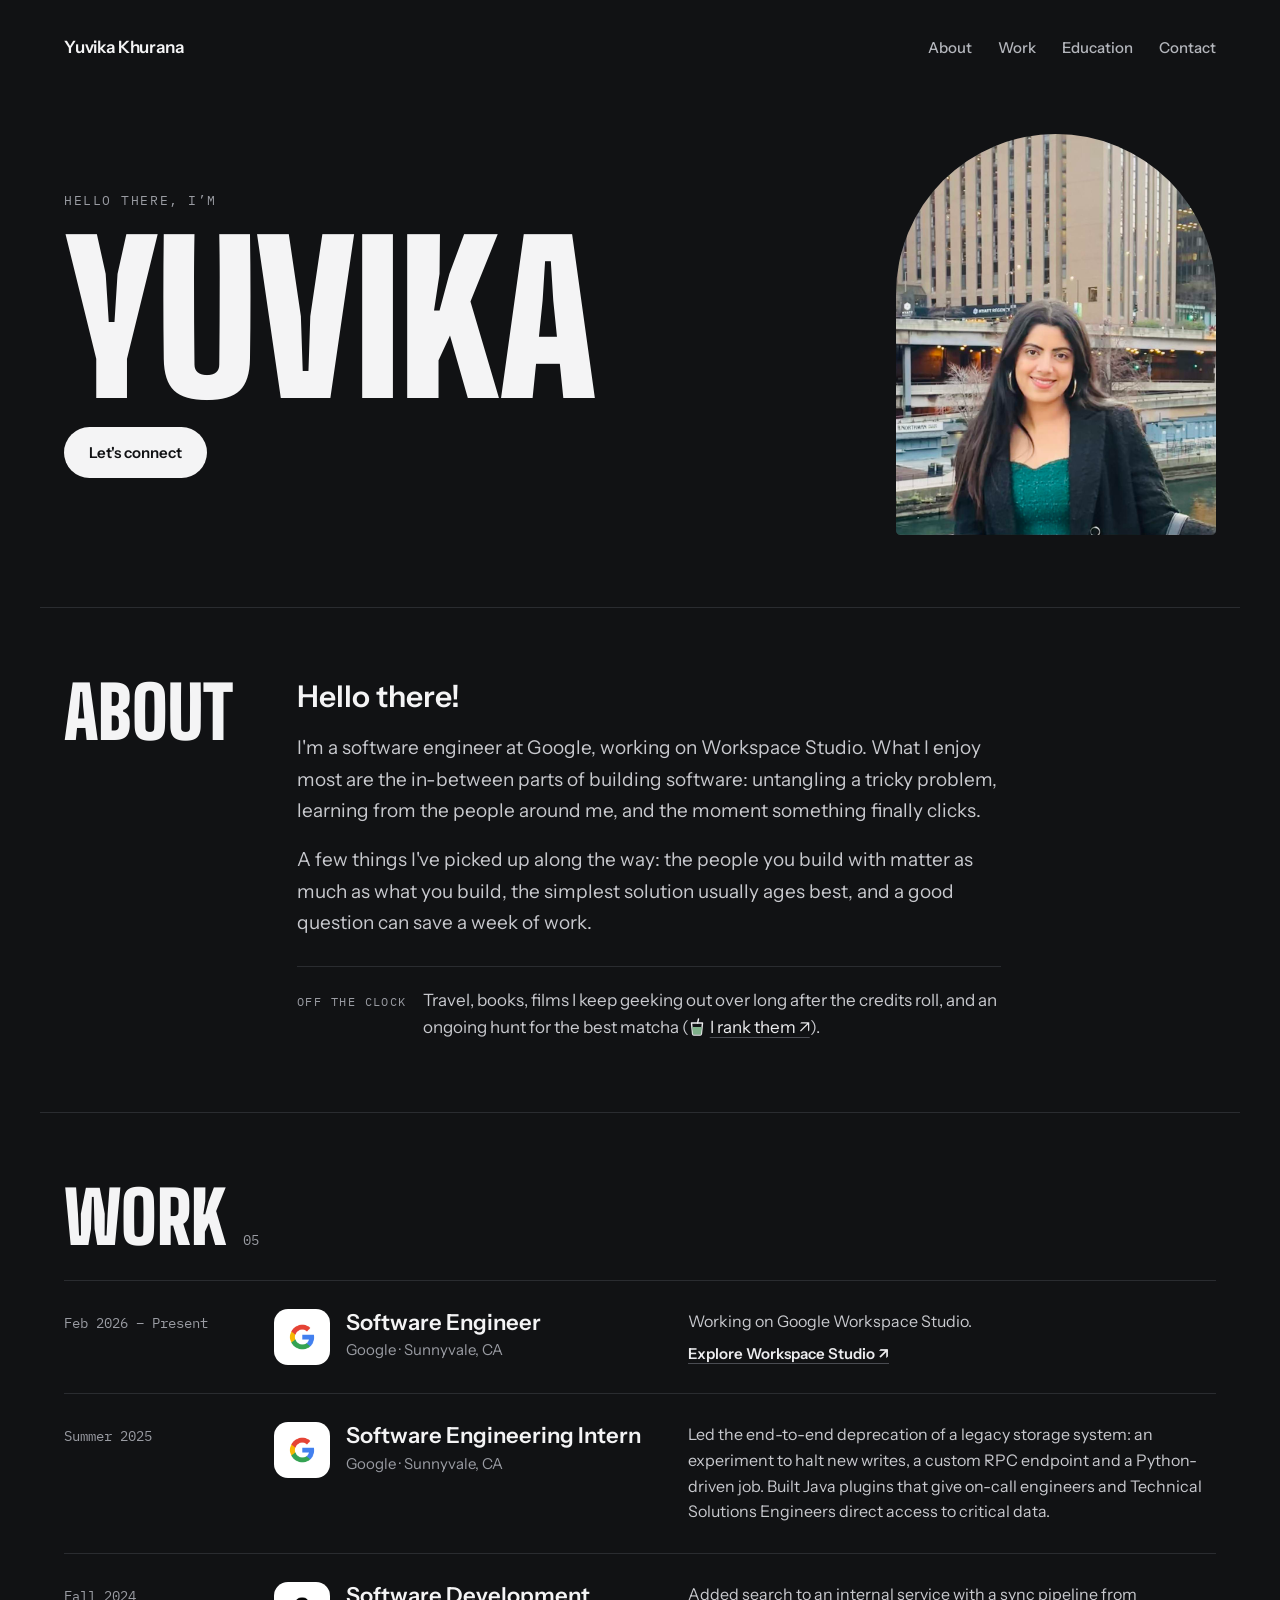
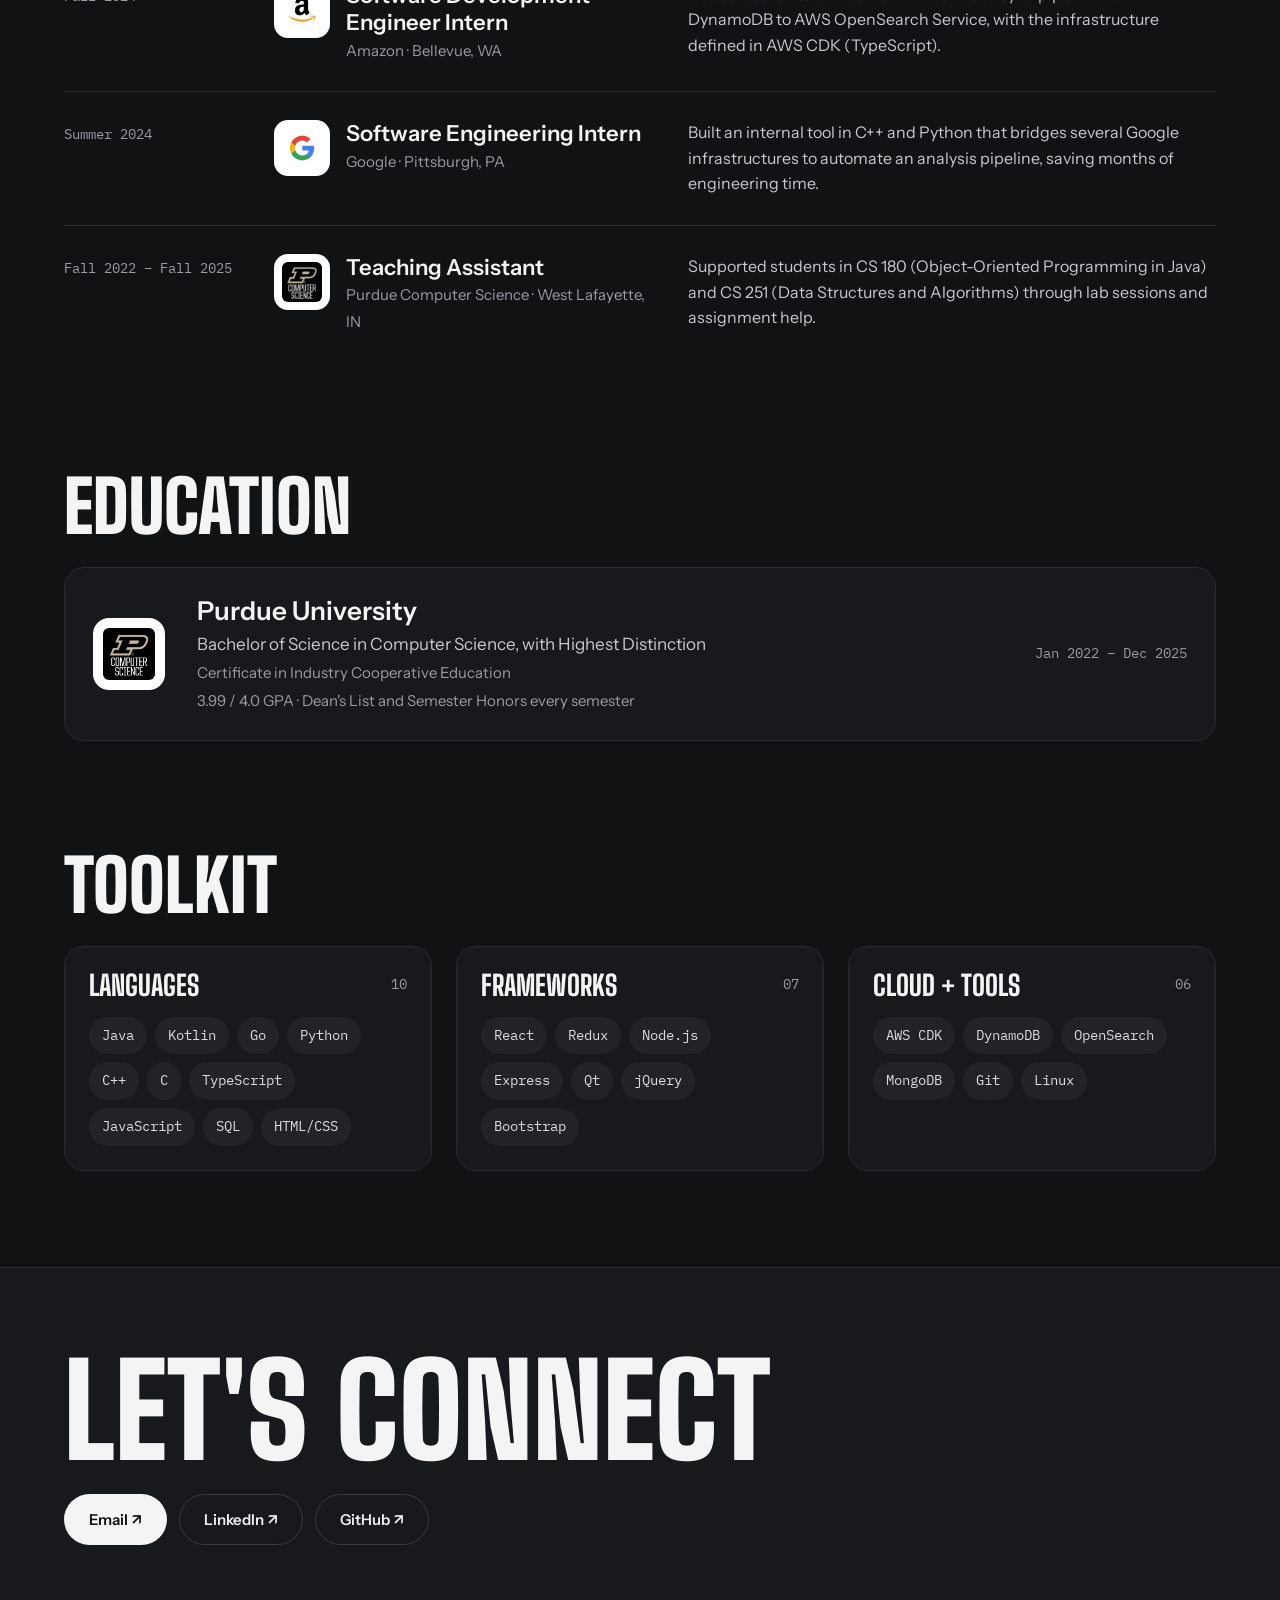
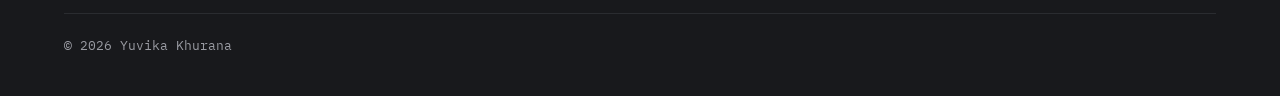
==== index.html @ 8ec6e718 "Redesign portfolio: dark minimal layout, current role, matcha guide page Co-Authored-By: Claude Opus" ====
<!doctype html>
<html lang="en">
<head>
  <meta charset="utf-8">
  <meta name="viewport" content="width=device-width, initial-scale=1">
  <title>Yuvika Khurana</title>
  <meta name="description" content="Yuvika Khurana, software engineer at Google working on Workspace Studio.">
  <meta name="theme-color" content="#111214">
  <link rel="preconnect" href="https://fonts.googleapis.com">
  <link rel="preconnect" href="https://fonts.gstatic.com" crossorigin>
  <link rel="stylesheet" href="https://fonts.googleapis.com/css2?family=Big+Shoulders+Display:wght@800;900&family=Instrument+Sans:wght@400;500;600&family=IBM+Plex+Mono:wght@400;500&display=swap">
  <link rel="stylesheet" href="assets/css/styles.css">
</head>
<body>

  <header class="site-header">
    <a class="wordmark" href="#top">Yuvika Khurana</a>
    <nav aria-label="Main">
      <a href="#about">About</a>
      <a href="#work">Work</a>
      <a href="#education">Education</a>
      <a href="#contact">Contact</a>
    </nav>
  </header>

  <main>
    <section id="top" class="hero">
      <div class="hero-text">
        <span class="eyebrow">Hello there, I&rsquo;m</span>
        <h1>Yuvika</h1>
        <a class="btn btn-solid" href="#contact">Let's connect</a>
      </div>
      <img class="hero-photo" src="assets/img/IMG_1227.jpg" alt="Yuvika smiling by the Chicago River" width="1172" height="1367">
    </section>

    <section id="about" class="section about">
      <h2>About</h2>
      <div class="about-body">
        <p class="about-hello">Hello there!</p>
        <p>I'm a software engineer at Google, working on Workspace Studio. What I enjoy most are the in-between parts of building software: untangling a tricky problem, learning from the people around me, and the moment something finally clicks.</p>
        <p>A few things I've picked up along the way: the people you build with matter as much as what you build, the simplest solution usually ages best, and a good question can save a week of work.</p>
        <div class="otc">
          <span class="label">Off the clock</span>
          <p>Travel, books, films I keep geeking out over long after the credits roll, and an ongoing hunt for the best matcha (<a class="matcha-link" href="matcha/"><svg width="16" height="18" viewBox="0 0 16 18" aria-hidden="true"><path d="M9.5 1 L8.6 5" stroke="currentColor" stroke-width="1.4" stroke-linecap="round" fill="none"/><path d="M2.5 5 H13.5 L12.4 16 A1.2 1.2 0 0 1 11.2 17 H4.8 A1.2 1.2 0 0 1 3.6 16 Z" stroke="currentColor" stroke-width="1.4" stroke-linejoin="round" fill="none"/><path d="M3.2 9 H12.8 L12.1 16 A0.6 0.6 0 0 1 11.5 16.4 H4.5 A0.6 0.6 0 0 1 3.9 16 Z" fill="#7FB08A"/></svg>I rank them ↗</a>).</p>
        </div>
      </div>
    </section>

    <section id="work" class="section">
      <div class="section-head">
        <h2>Work</h2>
        <span class="count">05</span>
      </div>
      <div class="jobs">
        <article class="job">
          <span class="when">Feb 2026 – Present</span>
          <div class="role">
            <img class="logo" src="assets/img/Google_Icons-09-512.webp" alt="Google logo" width="56" height="56">
            <div>
              <h3>Software Engineer</h3>
              <span class="org">Google · Sunnyvale, CA</span>
            </div>
          </div>
          <div class="what">
            <p>Working on Google Workspace Studio.</p>
            <a href="https://workspace.google.com/studio" target="_blank" rel="noopener">Explore Workspace Studio ↗</a>
          </div>
        </article>
        <article class="job">
          <span class="when">Summer 2025</span>
          <div class="role">
            <img class="logo" src="assets/img/Google_Icons-09-512.webp" alt="Google logo" width="56" height="56">
            <div>
              <h3>Software Engineering Intern</h3>
              <span class="org">Google · Sunnyvale, CA</span>
            </div>
          </div>
          <div class="what">
            <p>Led the end-to-end deprecation of a legacy storage system: an experiment to halt new writes, a custom RPC endpoint and a Python-driven job. Built Java plugins that give on-call engineers and Technical Solutions Engineers direct access to critical data.</p>
          </div>
        </article>
        <article class="job">
          <span class="when">Fall 2024</span>
          <div class="role">
            <img class="logo" src="assets/img/amazon_logo_history_5.jpg" alt="Amazon logo" width="56" height="56">
            <div>
              <h3>Software Development Engineer Intern</h3>
              <span class="org">Amazon · Bellevue, WA</span>
            </div>
          </div>
          <div class="what">
            <p>Added search to an internal service with a sync pipeline from DynamoDB to AWS OpenSearch Service, with the infrastructure defined in AWS CDK (TypeScript).</p>
          </div>
        </article>
        <article class="job">
          <span class="when">Summer 2024</span>
          <div class="role">
            <img class="logo" src="assets/img/Google_Icons-09-512.webp" alt="Google logo" width="56" height="56">
            <div>
              <h3>Software Engineering Intern</h3>
              <span class="org">Google · Pittsburgh, PA</span>
            </div>
          </div>
          <div class="what">
            <p>Built an internal tool in C++ and Python that bridges several Google infrastructures to automate an analysis pipeline, saving months of engineering time.</p>
          </div>
        </article>
        <article class="job">
          <span class="when">Fall 2022 – Fall 2025</span>
          <div class="role">
            <img class="logo" src="assets/img/purduecs_logo.jpeg" alt="Purdue Computer Science logo" width="56" height="56">
            <div>
              <h3>Teaching Assistant</h3>
              <span class="org">Purdue Computer Science · West Lafayette, IN</span>
            </div>
          </div>
          <div class="what">
            <p>Supported students in CS 180 (Object-Oriented Programming in Java) and CS 251 (Data Structures and Algorithms) through lab sessions and assignment help.</p>
          </div>
        </article>
      </div>
    </section>

    <section id="education" class="section">
      <h2>Education</h2>
      <article class="card edu">
        <img class="logo logo-lg" src="assets/img/purduecs_logo.jpeg" alt="Purdue Computer Science logo" width="72" height="72">
        <div class="edu-body">
          <h3>Purdue University</h3>
          <span class="degree">Bachelor of Science in Computer Science, with Highest Distinction</span>
          <span class="muted">Certificate in Industry Cooperative Education</span>
          <span class="muted">3.99 / 4.0 GPA · Dean's List and Semester Honors every semester</span>
        </div>
        <span class="when">Jan 2022 – Dec 2025</span>
      </article>
    </section>

    <section class="section toolkit" aria-labelledby="toolkit">
      <h2 id="toolkit">Toolkit</h2>
      <div class="tool-grid">
        <div class="card tool-card">
          <div class="tool-head"><span class="tool-title">Languages</span><span class="count">10</span></div>
          <ul class="pills">
            <li>Java</li><li>Kotlin</li><li>Go</li><li>Python</li><li>C++</li><li>C</li><li>TypeScript</li><li>JavaScript</li><li>SQL</li><li>HTML/CSS</li>
          </ul>
        </div>
        <div class="card tool-card">
          <div class="tool-head"><span class="tool-title">Frameworks</span><span class="count">07</span></div>
          <ul class="pills">
            <li>React</li><li>Redux</li><li>Node.js</li><li>Express</li><li>Qt</li><li>jQuery</li><li>Bootstrap</li>
          </ul>
        </div>
        <div class="card tool-card">
          <div class="tool-head"><span class="tool-title">Cloud + Tools</span><span class="count">06</span></div>
          <ul class="pills">
            <li>AWS CDK</li><li>DynamoDB</li><li>OpenSearch</li><li>MongoDB</li><li>Git</li><li>Linux</li>
          </ul>
        </div>
      </div>
    </section>
  </main>

  <footer id="contact" class="contact">
    <div class="contact-inner">
      <h2>Let's connect</h2>
      <div class="contact-links">
        <a class="btn btn-solid" href="mailto:yuvikakhuranaa@gmail.com">Email ↗</a>
        <a class="btn btn-outline" href="https://www.linkedin.com/in/yuvika-khurana/" target="_blank" rel="noopener">LinkedIn ↗</a>
        <a class="btn btn-outline" href="https://github.com/yuvikakhurana" target="_blank" rel="noopener">GitHub ↗</a>
      </div>
      <div class="copyright">© 2026 Yuvika Khurana</div>
    </div>
  </footer>

</body>
</html>
---- assets/css/styles.css ----
/* Yuvika Khurana: dark, minimal portfolio */

:root {
  --bg: #111214;
  --surface: #18191C;
  --pill: #222327;
  --line: #2A2C30;
  --line-strong: #3A3C41;
  --text: #ECECEE;
  --heading: #F4F4F5;
  --body: #C8C9CE;
  --muted: #9A9CA3;
  --nav: #B4B6BC;
  --matcha: #7FB08A;

  --display: "Big Shoulders Display", "Arial Narrow", sans-serif;
  --sans: "Instrument Sans", "Helvetica Neue", Arial, sans-serif;
  --mono: "IBM Plex Mono", ui-monospace, Menlo, monospace;

  --max: 1200px;
  --gutter: 24px;
  color-scheme: dark;
}

*, *::before, *::after { box-sizing: border-box; }

html { scroll-behavior: smooth; }
@media (prefers-reduced-motion: reduce) { html { scroll-behavior: auto; } }

body {
  margin: 0;
  background: var(--bg);
  color: var(--text);
  font-family: var(--sans);
  font-size: 17px;
  line-height: 1.55;
  -webkit-font-smoothing: antialiased;
}

img { max-width: 100%; display: block; }
a { color: var(--text); }
a:hover { color: #FFFFFF; }
:focus-visible { outline: 2px solid var(--heading); outline-offset: 3px; border-radius: 4px; }

h1, h2, h3 { margin: 0; color: var(--heading); text-wrap: balance; }
p { margin: 0; }

/* Header */
.site-header {
  max-width: var(--max);
  margin: 0 auto;
  padding: 24px var(--gutter);
  display: flex;
  flex-wrap: wrap;
  gap: 8px 16px;
  align-items: center;
  justify-content: space-between;
}
.wordmark {
  color: var(--heading);
  text-decoration: none;
  font-size: 17px;
  font-weight: 600;
  letter-spacing: -.01em;
  padding: 10px 0;
}
.site-header nav { display: flex; flex-wrap: wrap; gap: 6px 26px; font-size: 15px; font-weight: 500; }
.site-header nav a { color: var(--nav); text-decoration: none; padding: 10px 0; }
.site-header nav a:hover { color: var(--heading); }

/* Buttons */
.btn {
  display: inline-block;
  text-decoration: none;
  font-weight: 600;
  font-size: 15px;
  padding: 13px 24px;
  border-radius: 999px;
  border: 1.5px solid transparent;
}
.btn-solid { background: var(--heading); color: var(--bg); }
.btn-solid:hover { background: #FFFFFF; color: var(--bg); }
.btn-outline { color: var(--text); border-color: var(--line-strong); }
.btn-outline:hover { border-color: var(--heading); }

/* Hero */
.hero {
  max-width: var(--max);
  margin: 0 auto;
  padding: 40px var(--gutter) 72px;
  display: flex;
  flex-wrap: wrap;
  gap: 48px;
  align-items: center;
}
.hero-text { flex: 999 1 520px; min-width: 0; display: flex; flex-direction: column; align-items: flex-start; gap: 22px; }
.eyebrow { font-family: var(--mono); font-size: 13px; letter-spacing: .12em; text-transform: uppercase; color: var(--muted); }
.hero h1 {
  font-family: var(--display);
  font-weight: 900;
  text-transform: uppercase;
  font-size: clamp(88px, 16vw, 220px);
  line-height: .84;
  letter-spacing: -.01em;
}
.hero-photo {
  flex: 1 1 320px;
  min-width: 0;
  max-width: 420px;
  width: 100%;
  height: auto;
  aspect-ratio: 4 / 5;
  object-fit: cover;
  object-position: 50% 40%;
  border-radius: 999px 999px 28px 28px;
  background: #1C1D21;
}

/* Sections */
.section {
  max-width: var(--max);
  margin: 0 auto;
  padding: 72px var(--gutter) 40px;
  display: flex;
  flex-direction: column;
  gap: 28px;
}
.section h2 {
  font-family: var(--display);
  font-weight: 900;
  font-size: 72px;
  line-height: .9;
  text-transform: uppercase;
}
.section-head { display: flex; align-items: baseline; gap: 16px; }
.count { font-family: var(--mono); font-size: 14px; color: var(--muted); }
#work { border-top: 1px solid var(--line); }

/* About */
.about {
  border-top: 1px solid var(--line);
  padding-bottom: 72px;
  flex-direction: row;
  flex-wrap: wrap;
  gap: 32px 64px;
}
.about h2 { flex: 0 0 auto; }
.about-body { flex: 1 1 420px; min-width: 0; max-width: 64ch; display: flex; flex-direction: column; gap: 18px; }
.about-body > p { font-size: 19px; line-height: 1.65; color: var(--body); }
.about-body > .about-hello { font-size: 30px; font-weight: 600; line-height: 1.15; color: var(--heading); }
.otc {
  display: flex;
  flex-wrap: wrap;
  align-items: baseline;
  gap: 6px 16px;
  margin-top: 10px;
  padding-top: 20px;
  border-top: 1px solid var(--line);
}
.label { font-family: var(--mono); font-size: 12px; letter-spacing: .12em; text-transform: uppercase; color: var(--muted); }
.otc p { flex: 1 1 320px; min-width: 0; font-size: 17px; color: var(--body); }
.matcha-link { white-space: nowrap; text-underline-offset: 4px; text-decoration-color: #4A4C52; }
.matcha-link svg { display: inline-block; vertical-align: -3px; margin-right: 5px; }

/* Work */
.jobs { display: flex; flex-direction: column; }
.job {
  display: flex;
  flex-wrap: wrap;
  gap: 8px 40px;
  padding: 28px 0;
  border-top: 1px solid var(--line);
}
.when { flex: 0 0 170px; font-family: var(--mono); font-size: 14px; color: var(--muted); padding-top: 4px; }
.role { flex: 1 1 300px; min-width: 0; display: flex; gap: 16px; align-items: flex-start; }
.role h3 { font-size: 22px; font-weight: 600; line-height: 1.25; }
.org { font-size: 15px; color: var(--muted); }
.what { flex: 2 1 380px; min-width: 0; display: flex; flex-direction: column; gap: 8px; }
.what p { font-size: 16px; line-height: 1.6; color: var(--body); }
.what a { align-self: flex-start; font-weight: 600; font-size: 15px; text-underline-offset: 4px; text-decoration-color: #4A4C52; }

.logo {
  width: 56px;
  height: 56px;
  flex: none;
  object-fit: contain;
  padding: 8px;
  background: #FFFFFF;
  border-radius: 14px;
}
.logo-lg { width: 72px; height: 72px; padding: 10px; border-radius: 16px; }

/* Cards */
.card { background: var(--surface); border: 1px solid var(--line); border-radius: 20px; padding: 24px; }

/* Education */
.edu { padding: 28px; display: flex; flex-wrap: wrap; gap: 20px 32px; align-items: center; }
.edu-body { flex: 1 1 320px; min-width: 0; display: flex; flex-direction: column; gap: 4px; }
.edu h3 { font-size: 26px; font-weight: 600; line-height: 1.2; }
.degree { font-size: 17px; color: var(--body); }
.muted { font-size: 15px; color: var(--muted); }
.edu .when { flex: 0 0 auto; padding-top: 0; }

/* Toolkit */
.toolkit { padding-bottom: 96px; }
.tool-grid { display: grid; grid-template-columns: repeat(auto-fit, minmax(min(100%, 300px), 1fr)); gap: 24px; }
.tool-card { display: flex; flex-direction: column; gap: 18px; }
.tool-head { display: flex; justify-content: space-between; align-items: center; gap: 12px; }
.tool-title { font-family: var(--display); font-weight: 800; font-size: 28px; line-height: 1; text-transform: uppercase; color: var(--heading); }
.pills { list-style: none; margin: 0; padding: 0; display: flex; flex-wrap: wrap; gap: 8px; }
.pills li { font-family: var(--mono); font-size: 14px; padding: 8px 13px; border-radius: 999px; background: var(--pill); color: #DCDDE1; }

/* Contact */
.contact { background: var(--surface); border-top: 1px solid var(--line); }
.contact-inner { max-width: var(--max); margin: 0 auto; padding: 88px var(--gutter) 40px; display: flex; flex-direction: column; gap: 28px; }
.contact h2 { font-family: var(--display); font-weight: 900; font-size: clamp(56px, 10vw, 140px); line-height: .86; text-transform: uppercase; }
.contact-links { display: flex; flex-wrap: wrap; gap: 12px; }
.copyright { border-top: 1px solid var(--line); padding-top: 22px; margin-top: 40px; font-family: var(--mono); font-size: 13px; color: var(--muted); }

/* Phones */
@media (max-width: 640px) {
  .section h2 { font-size: 56px; }
  .hero { padding-top: 16px; gap: 32px; }
  .hero-photo { max-width: 100%; }
  .when { flex-basis: 100%; padding-top: 0; }
}
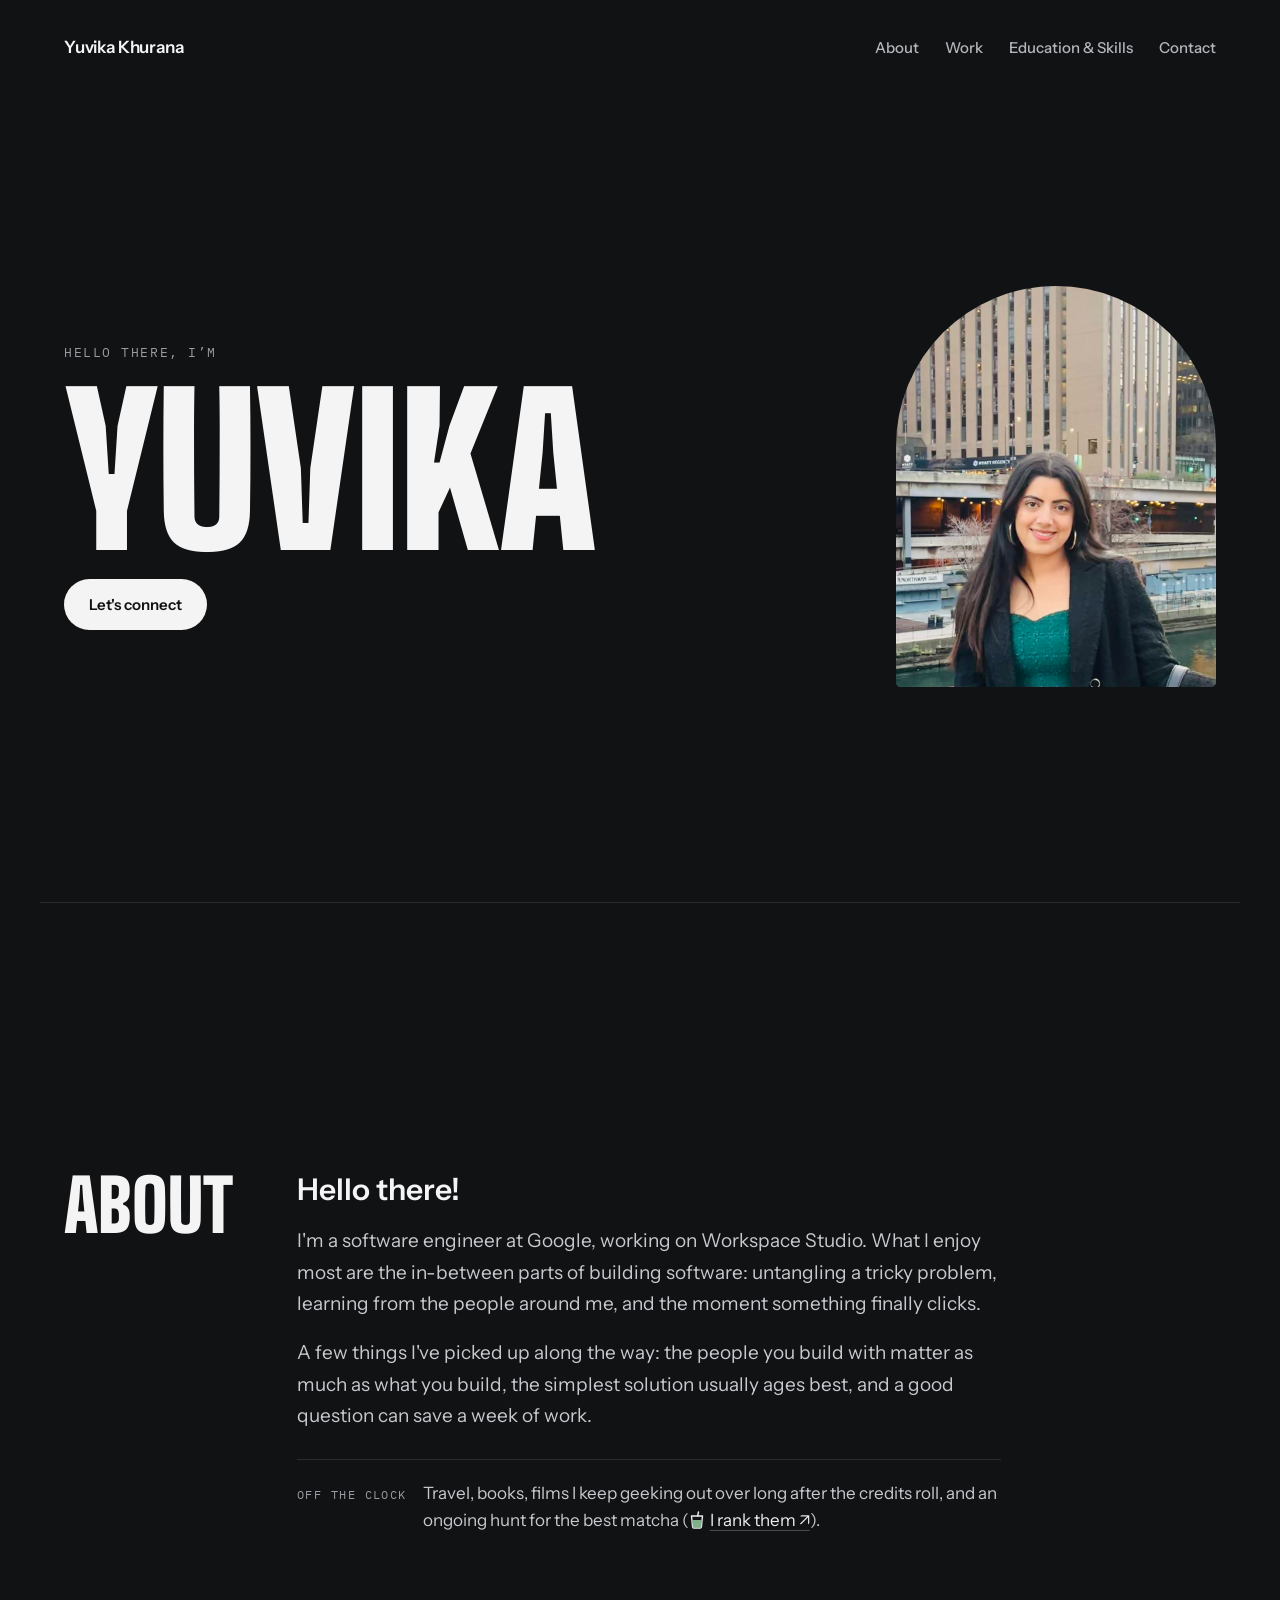
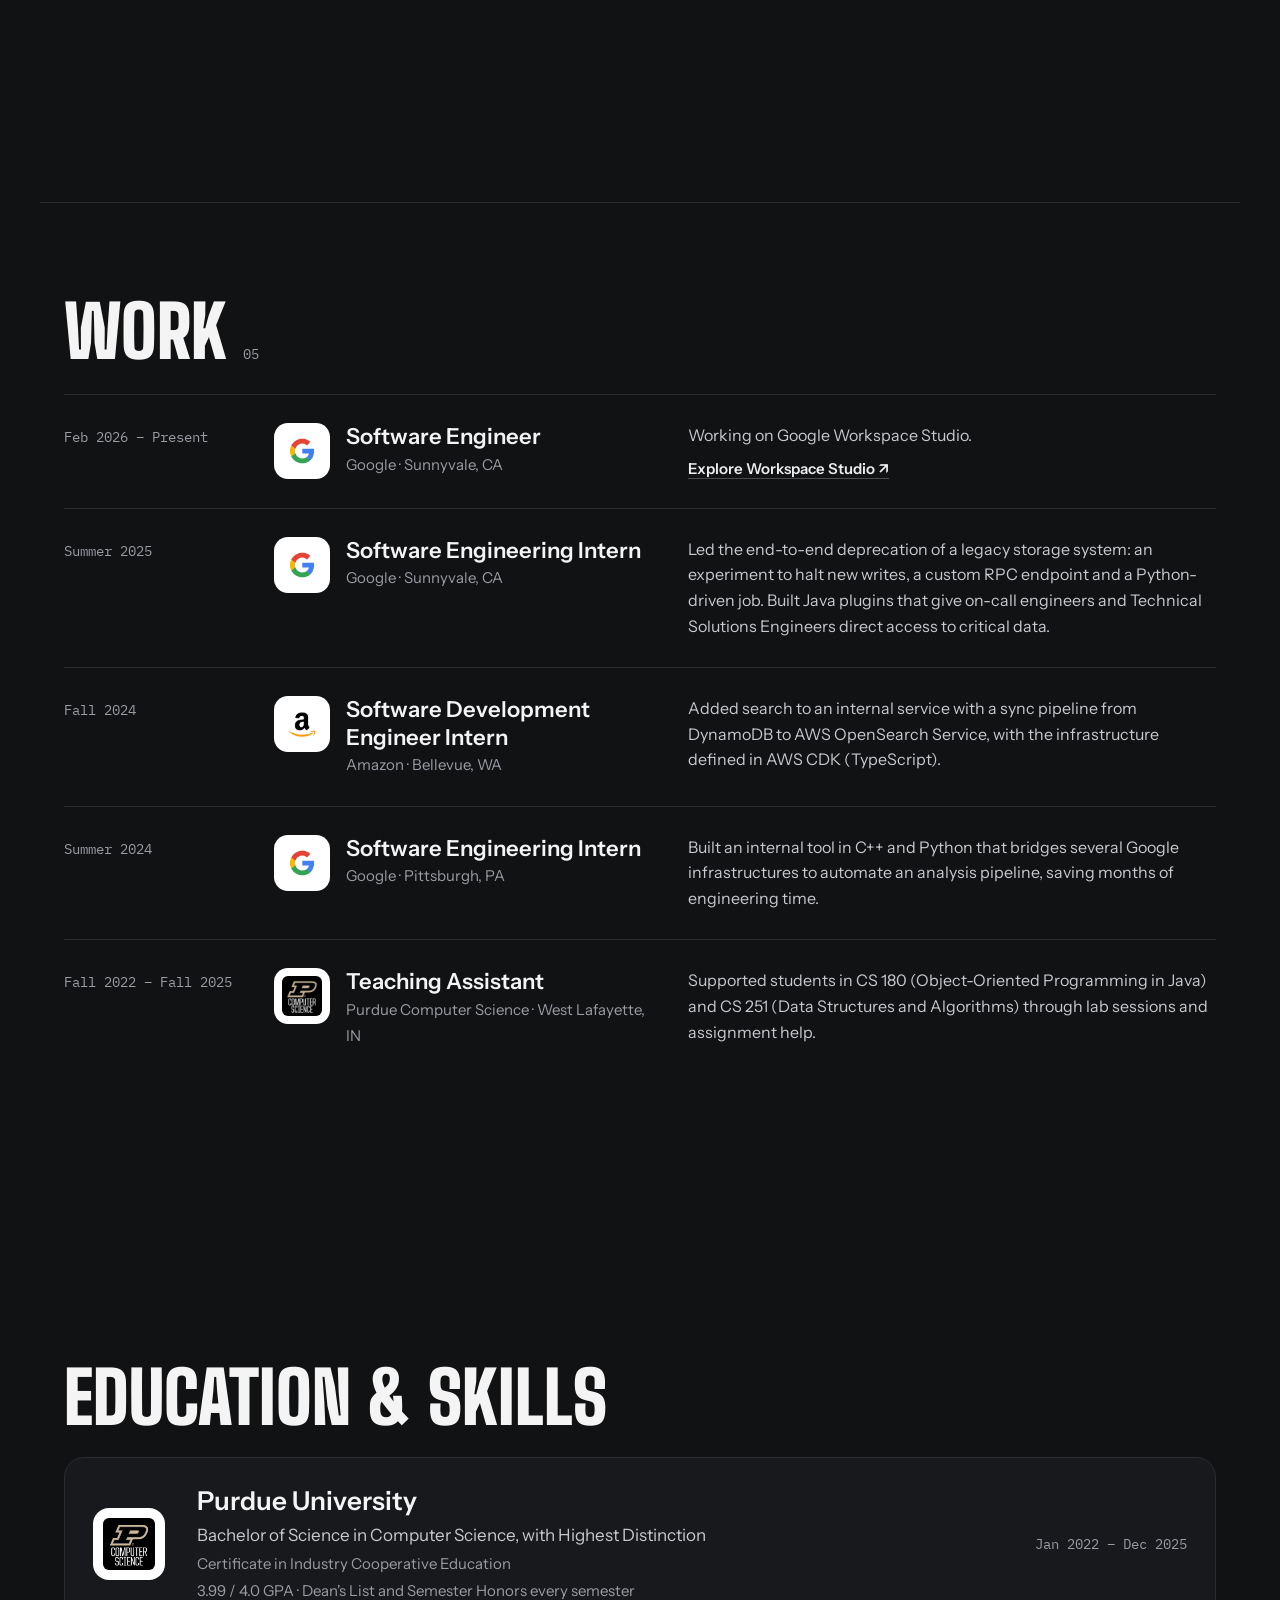
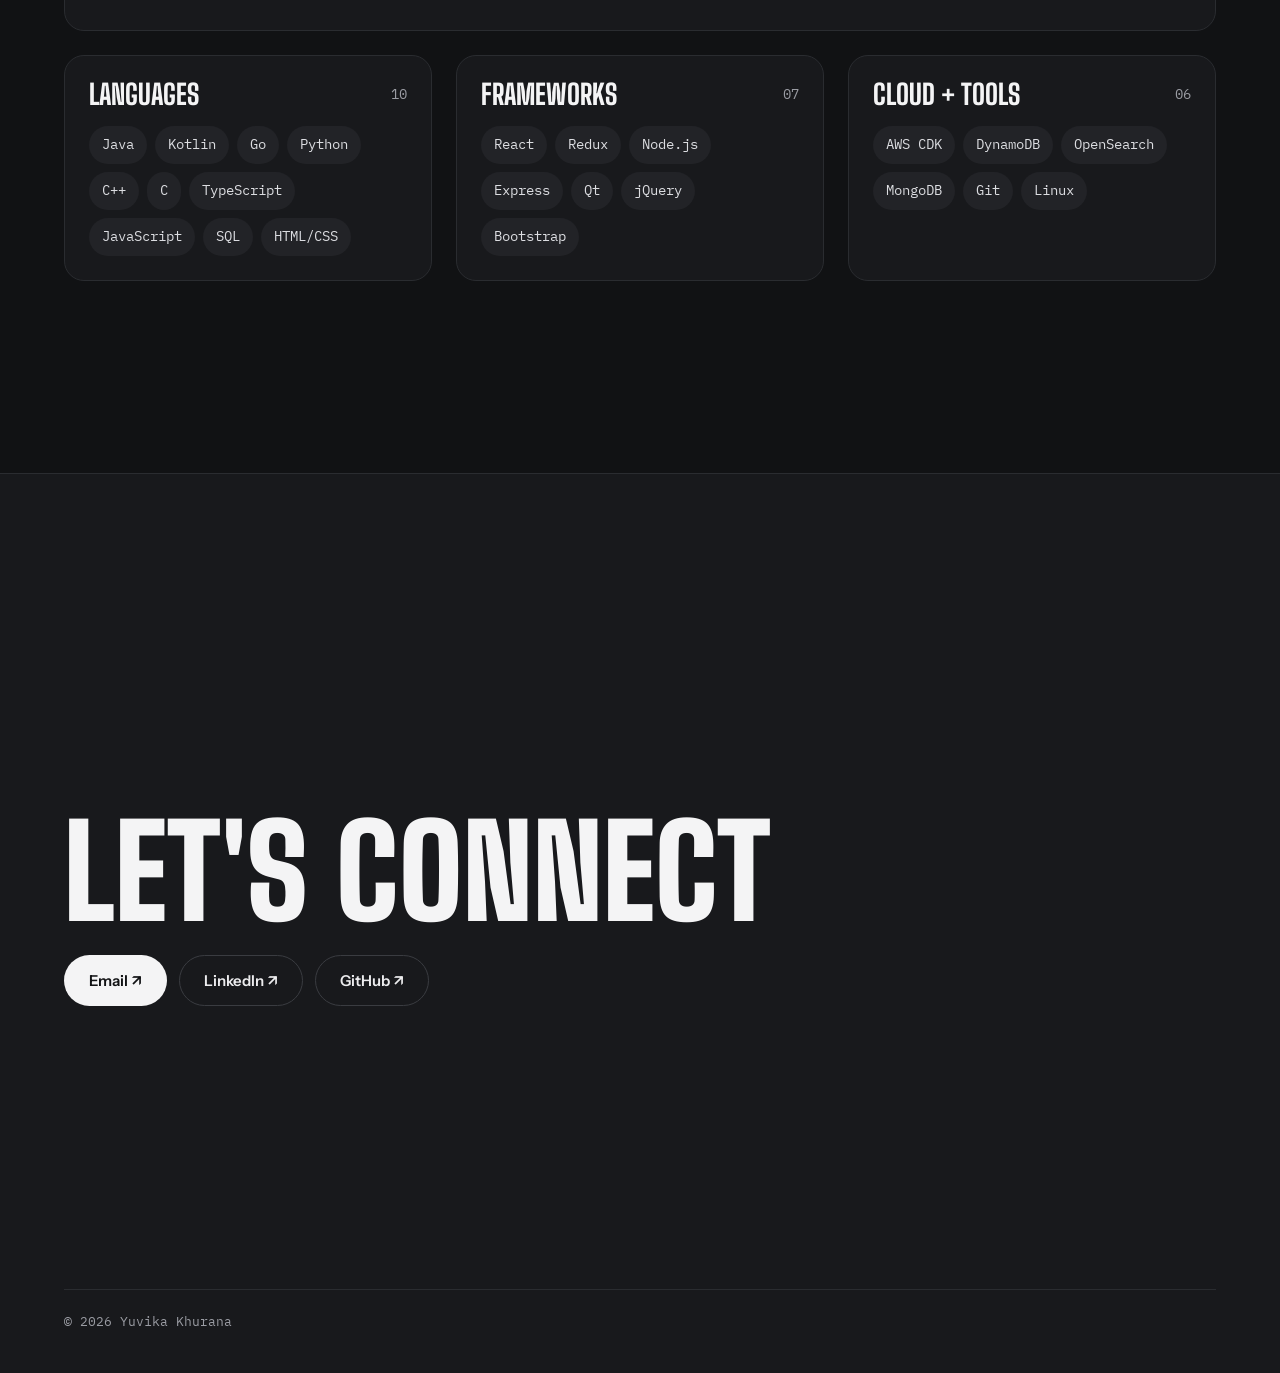
==== commit fc277737: "Combine Education and Toolkit into one Education & Skills section Co-Authored-By: Claude Opus 5.5 <n" ====
--- a/index.html
+++ b/index.html
@@ -18,7 +18,7 @@
     <nav aria-label="Main">
       <a href="#about">About</a>
       <a href="#work">Work</a>
-      <a href="#education">Education</a>
+      <a href="#education">Education &amp; Skills</a>
       <a href="#contact">Contact</a>
     </nav>
   </header>
@@ -121,8 +121,8 @@
       </div>
     </section>
 
-    <section id="education" class="section">
-      <h2>Education</h2>
+    <section id="education" class="section edu-skills">
+      <h2>Education &amp; Skills</h2>
       <article class="card edu">
         <img class="logo logo-lg" src="assets/img/purduecs_logo.jpeg" alt="Purdue Computer Science logo" width="72" height="72">
         <div class="edu-body">
@@ -133,10 +133,6 @@
         </div>
         <span class="when">Jan 2022 – Dec 2025</span>
       </article>
-    </section>
-
-    <section class="section toolkit" aria-labelledby="toolkit">
-      <h2 id="toolkit">Toolkit</h2>
       <div class="tool-grid">
         <div class="card tool-card">
           <div class="tool-head"><span class="tool-title">Languages</span><span class="count">10</span></div>
--- a/assets/css/styles.css
+++ b/assets/css/styles.css
@@ -201,8 +201,9 @@
 .muted { font-size: 15px; color: var(--muted); }
 .edu .when { flex: 0 0 auto; padding-top: 0; }
 
-/* Toolkit */
-.toolkit { padding-bottom: 96px; }
+/* Skills (shares a section with Education) */
+.edu-skills { padding-bottom: 96px; gap: 24px; }
+.edu-skills h2 { margin-bottom: 4px; }
 .tool-grid { display: grid; grid-template-columns: repeat(auto-fit, minmax(min(100%, 300px), 1fr)); gap: 24px; }
 .tool-card { display: flex; flex-direction: column; gap: 18px; }
 .tool-head { display: flex; justify-content: space-between; align-items: center; gap: 12px; }
@@ -217,6 +218,33 @@
 .contact-links { display: flex; flex-wrap: wrap; gap: 12px; }
 .copyright { border-top: 1px solid var(--line); padding-top: 22px; margin-top: 40px; font-family: var(--mono); font-size: 13px; color: var(--muted); }
 
+/* Full-screen sections on larger screens: each section fills the viewport,
+   with its content centered vertically */
+@media (min-width: 768px) and (min-height: 600px) {
+  .hero {
+    min-height: calc(100vh - 92px);
+    min-height: calc(100svh - 92px);
+    padding-top: 24px;
+    padding-bottom: 48px;
+  }
+  .section {
+    min-height: 100vh;
+    min-height: 100svh;
+    justify-content: center;
+    padding-top: 96px;
+    padding-bottom: 96px;
+  }
+  .about {
+    justify-content: flex-start;
+    align-content: center;
+    align-items: flex-start;
+  }
+  .contact { min-height: 100vh; min-height: 100svh; display: flex; }
+  .contact-inner { flex: 1; }
+  .contact h2 { margin-top: auto; }
+  .copyright { margin-top: auto; }
+}
+
 /* Phones */
 @media (max-width: 640px) {
   .section h2 { font-size: 56px; }
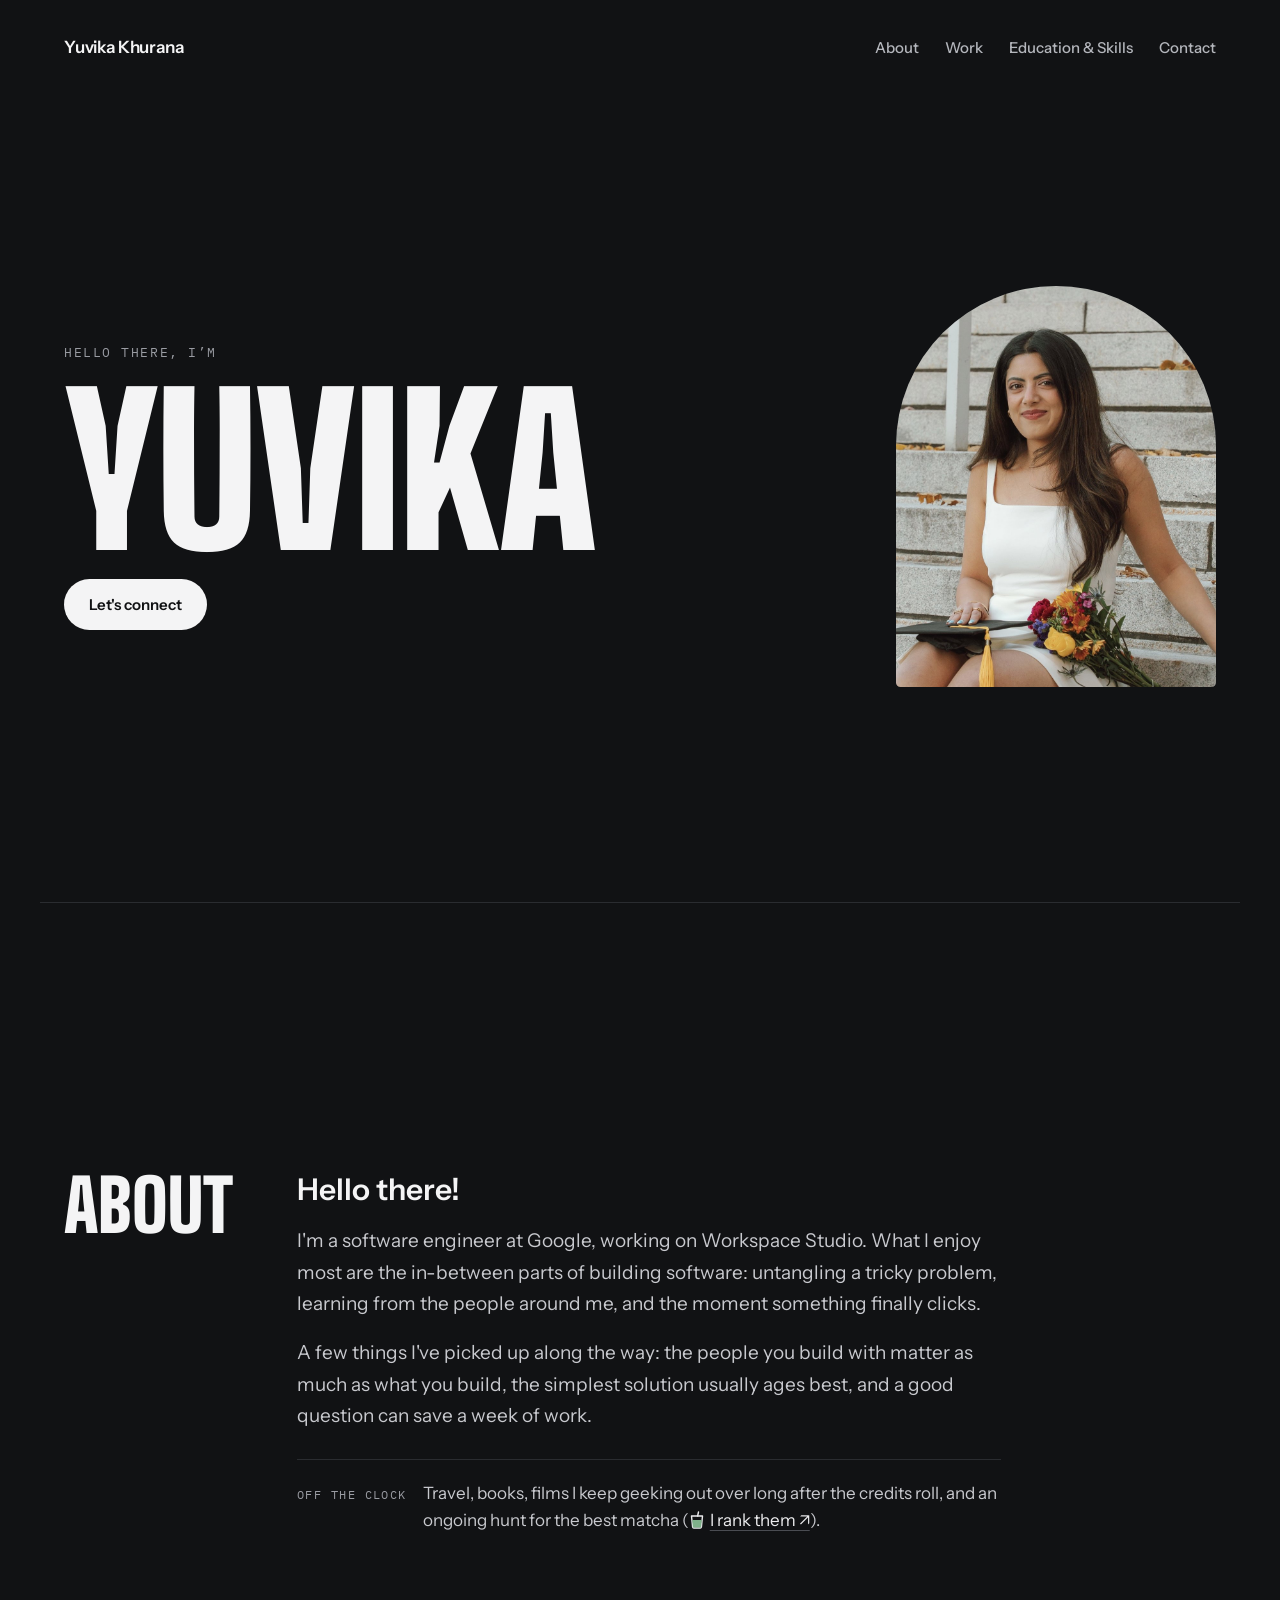
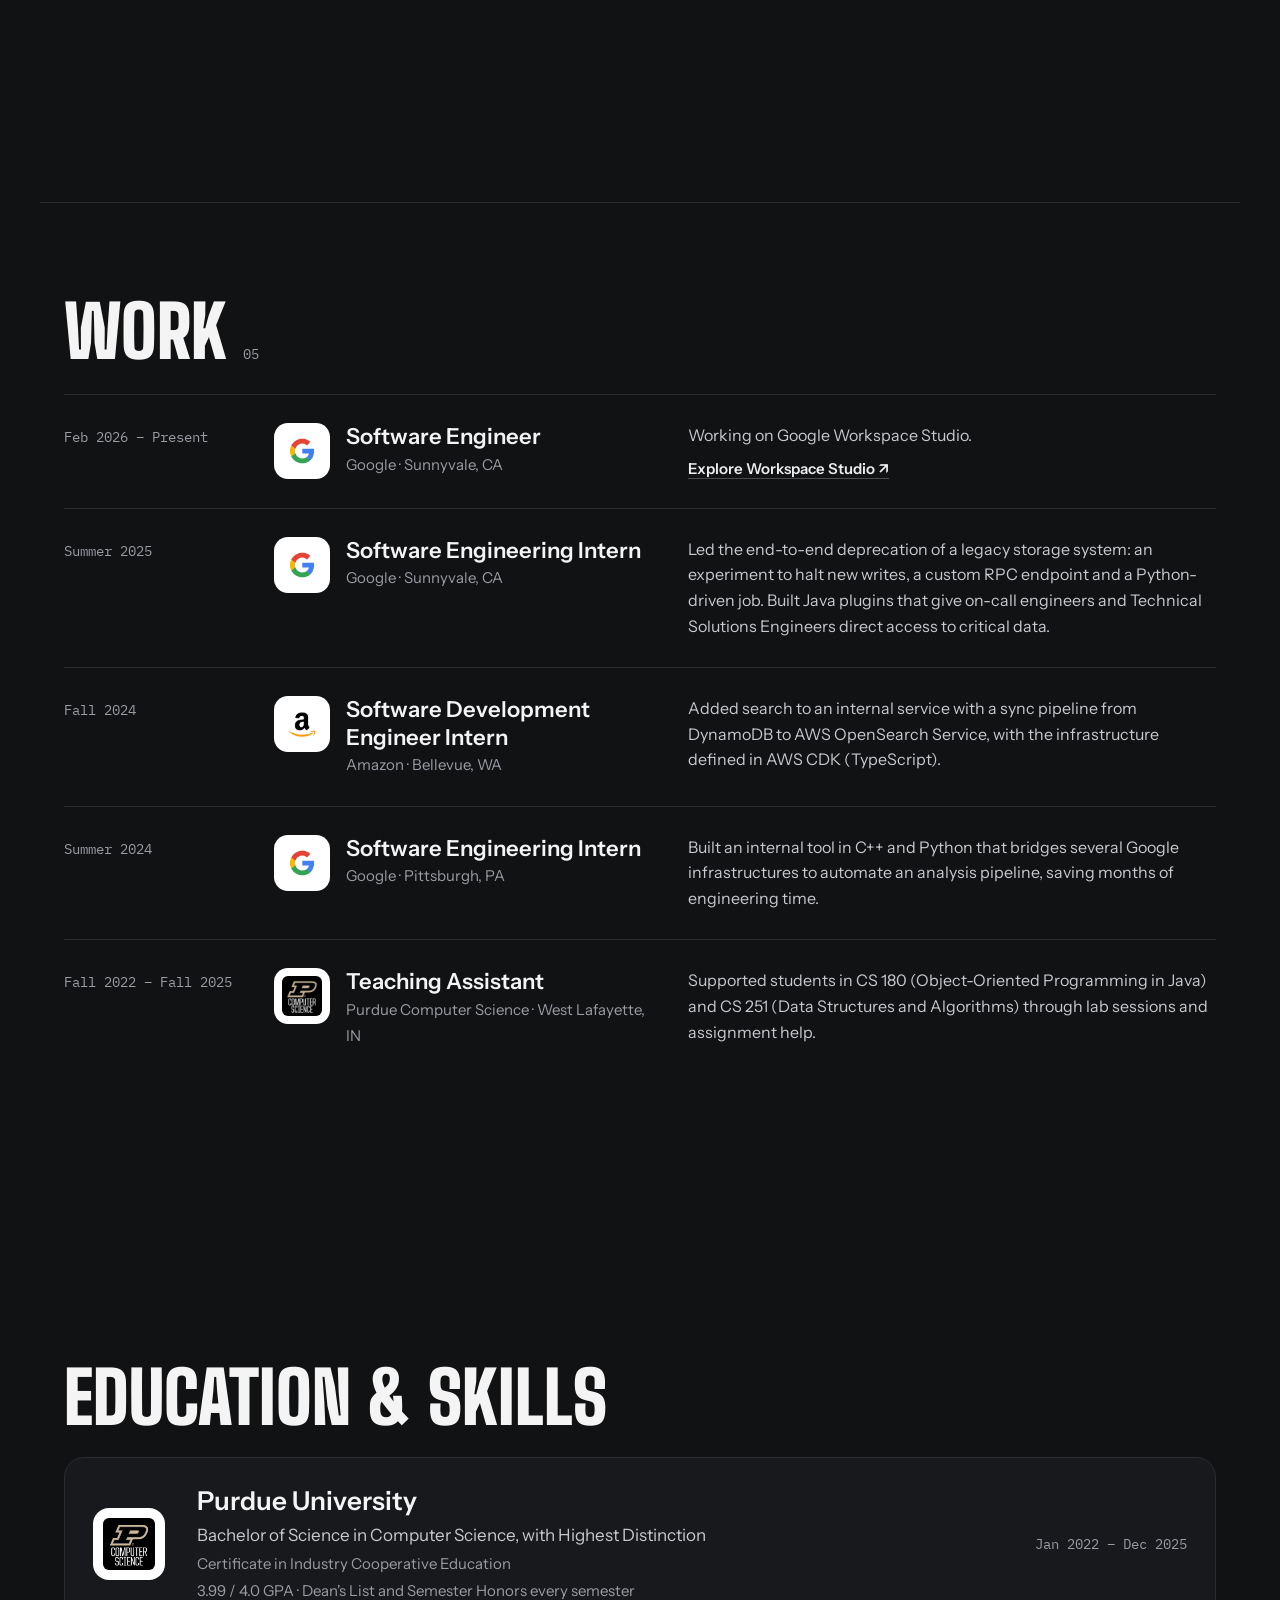
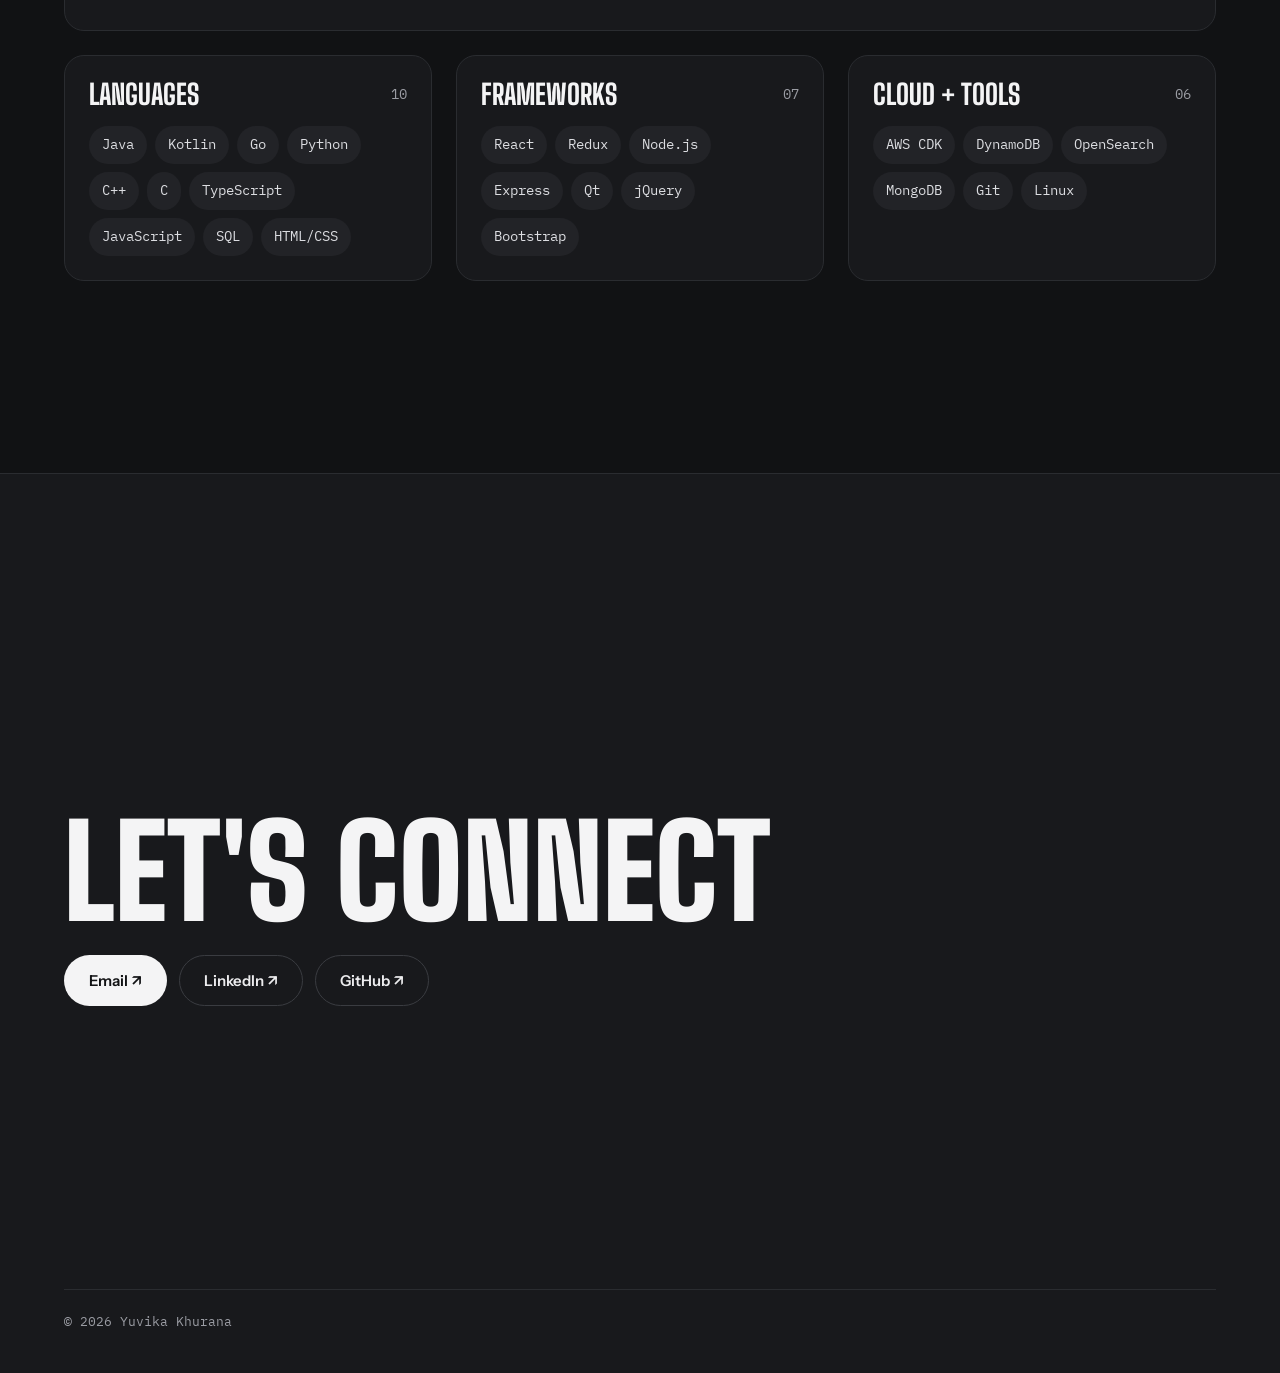
==== commit d2af41ed: "Update hero portrait and refresh matcha page New graduation portrait in the hero. Matcha page: 'the'" ====
--- a/index.html
+++ b/index.html
@@ -30,7 +30,7 @@
         <h1>Yuvika</h1>
         <a class="btn btn-solid" href="#contact">Let's connect</a>
       </div>
-      <img class="hero-photo" src="assets/img/IMG_1227.jpg" alt="Yuvika smiling by the Chicago River" width="1172" height="1367">
+      <img class="hero-photo" src="assets/img/yuvika-grad.jpg" alt="Yuvika smiling on stone steps, holding a graduation cap and flowers" width="999" height="1250">
     </section>
 
     <section id="about" class="section about">
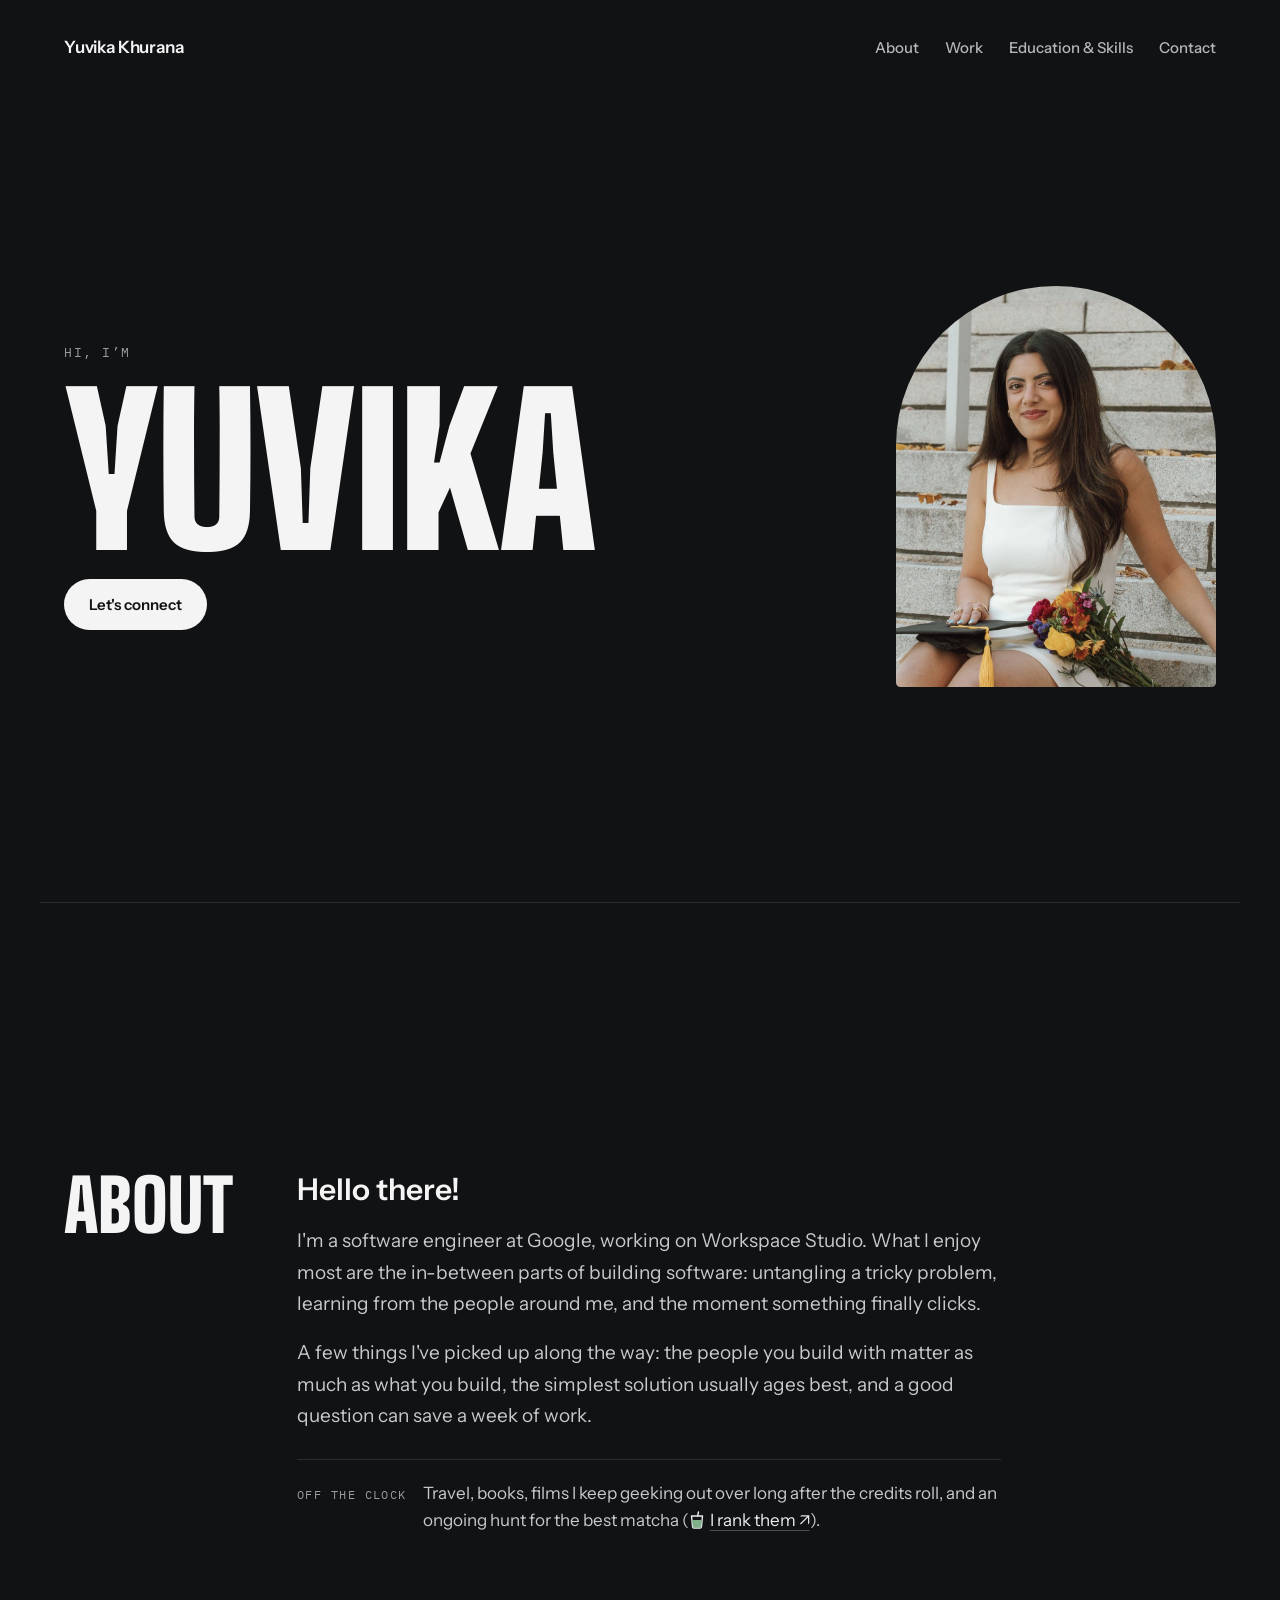
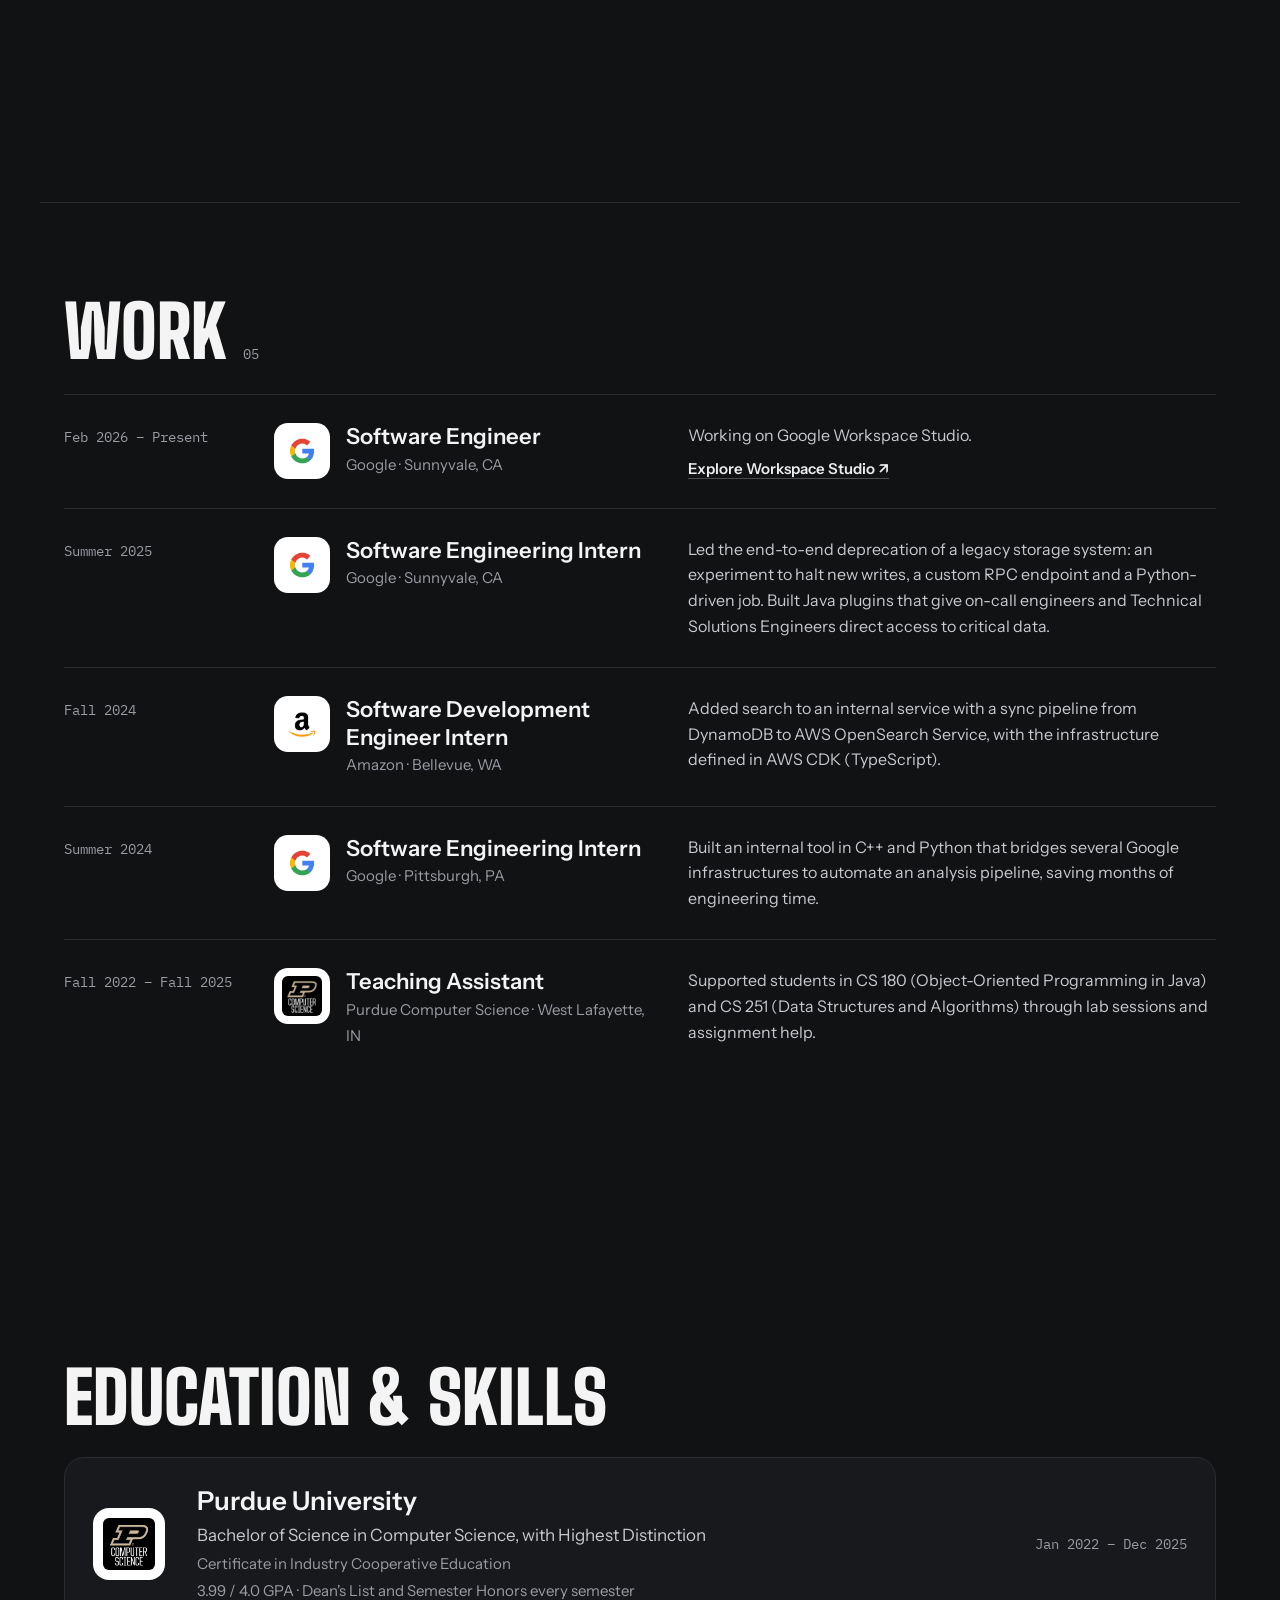
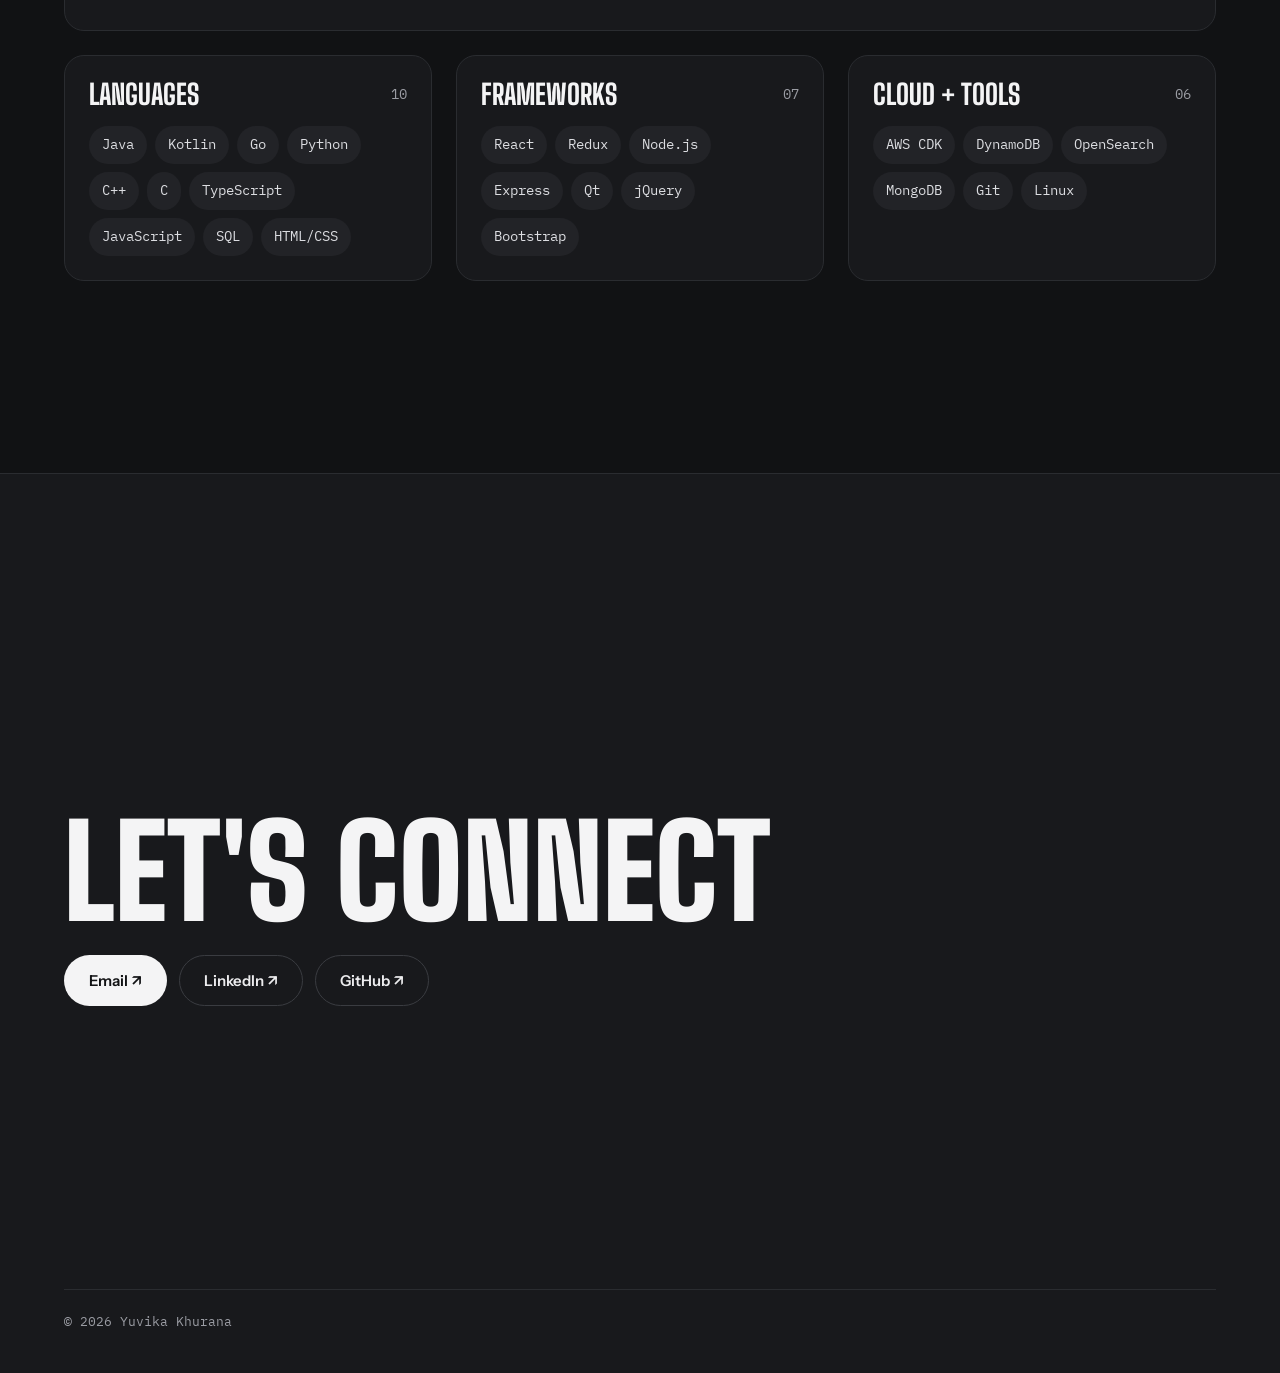
==== commit bc06e6d9: "Hero greeting: Hi, I'm Co-Authored-By: Claude Opus 5.5 <noreply@anthropic.com> Claude-Session: https" ====
--- a/index.html
+++ b/index.html
@@ -26,7 +26,7 @@
   <main>
     <section id="top" class="hero">
       <div class="hero-text">
-        <span class="eyebrow">Hello there, I&rsquo;m</span>
+        <span class="eyebrow">Hi, I&rsquo;m</span>
         <h1>Yuvika</h1>
         <a class="btn btn-solid" href="#contact">Let's connect</a>
       </div>
--- a/assets/css/styles.css
+++ b/assets/css/styles.css
@@ -249,6 +249,6 @@
 @media (max-width: 640px) {
   .section h2 { font-size: 56px; }
   .hero { padding-top: 16px; gap: 32px; }
-  .hero-photo { max-width: 100%; }
+  .hero-photo { flex: 0 0 auto; width: min(62vw, 240px); max-width: none; }
   .when { flex-basis: 100%; padding-top: 0; }
 }
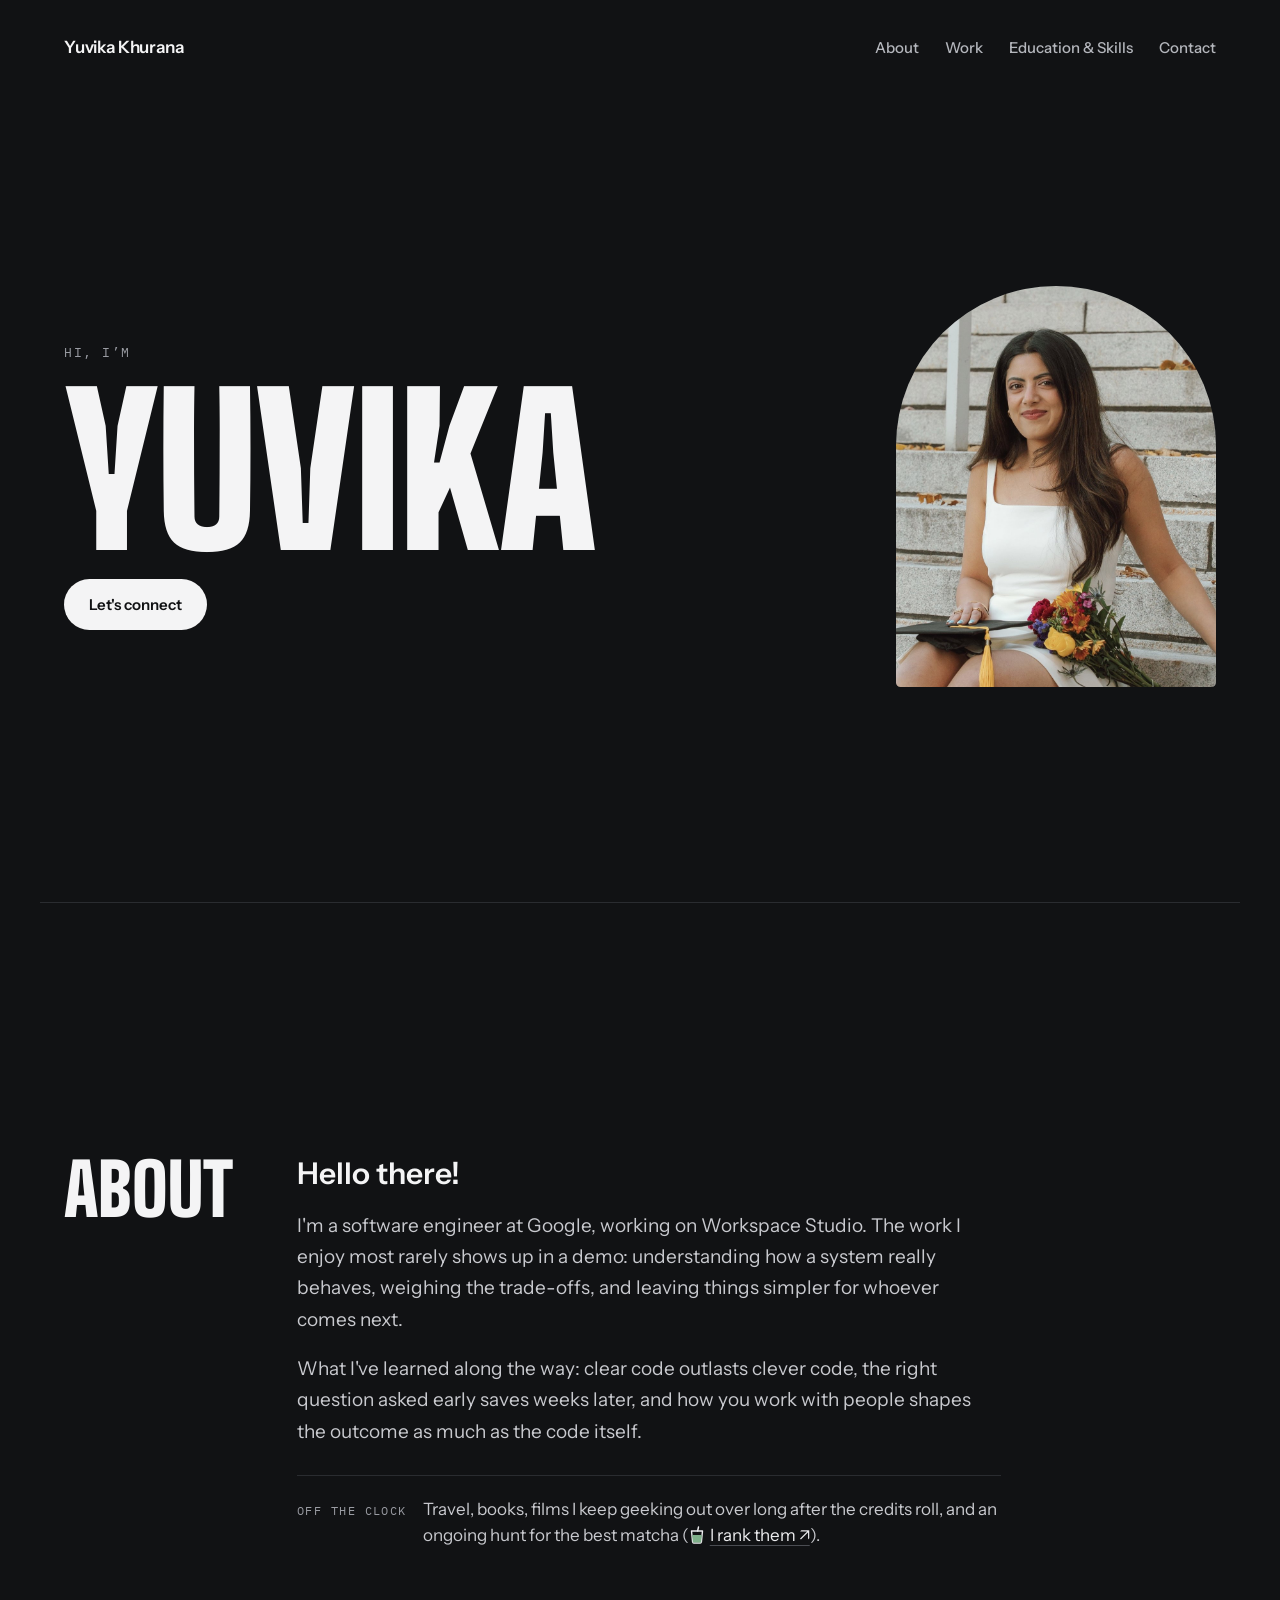
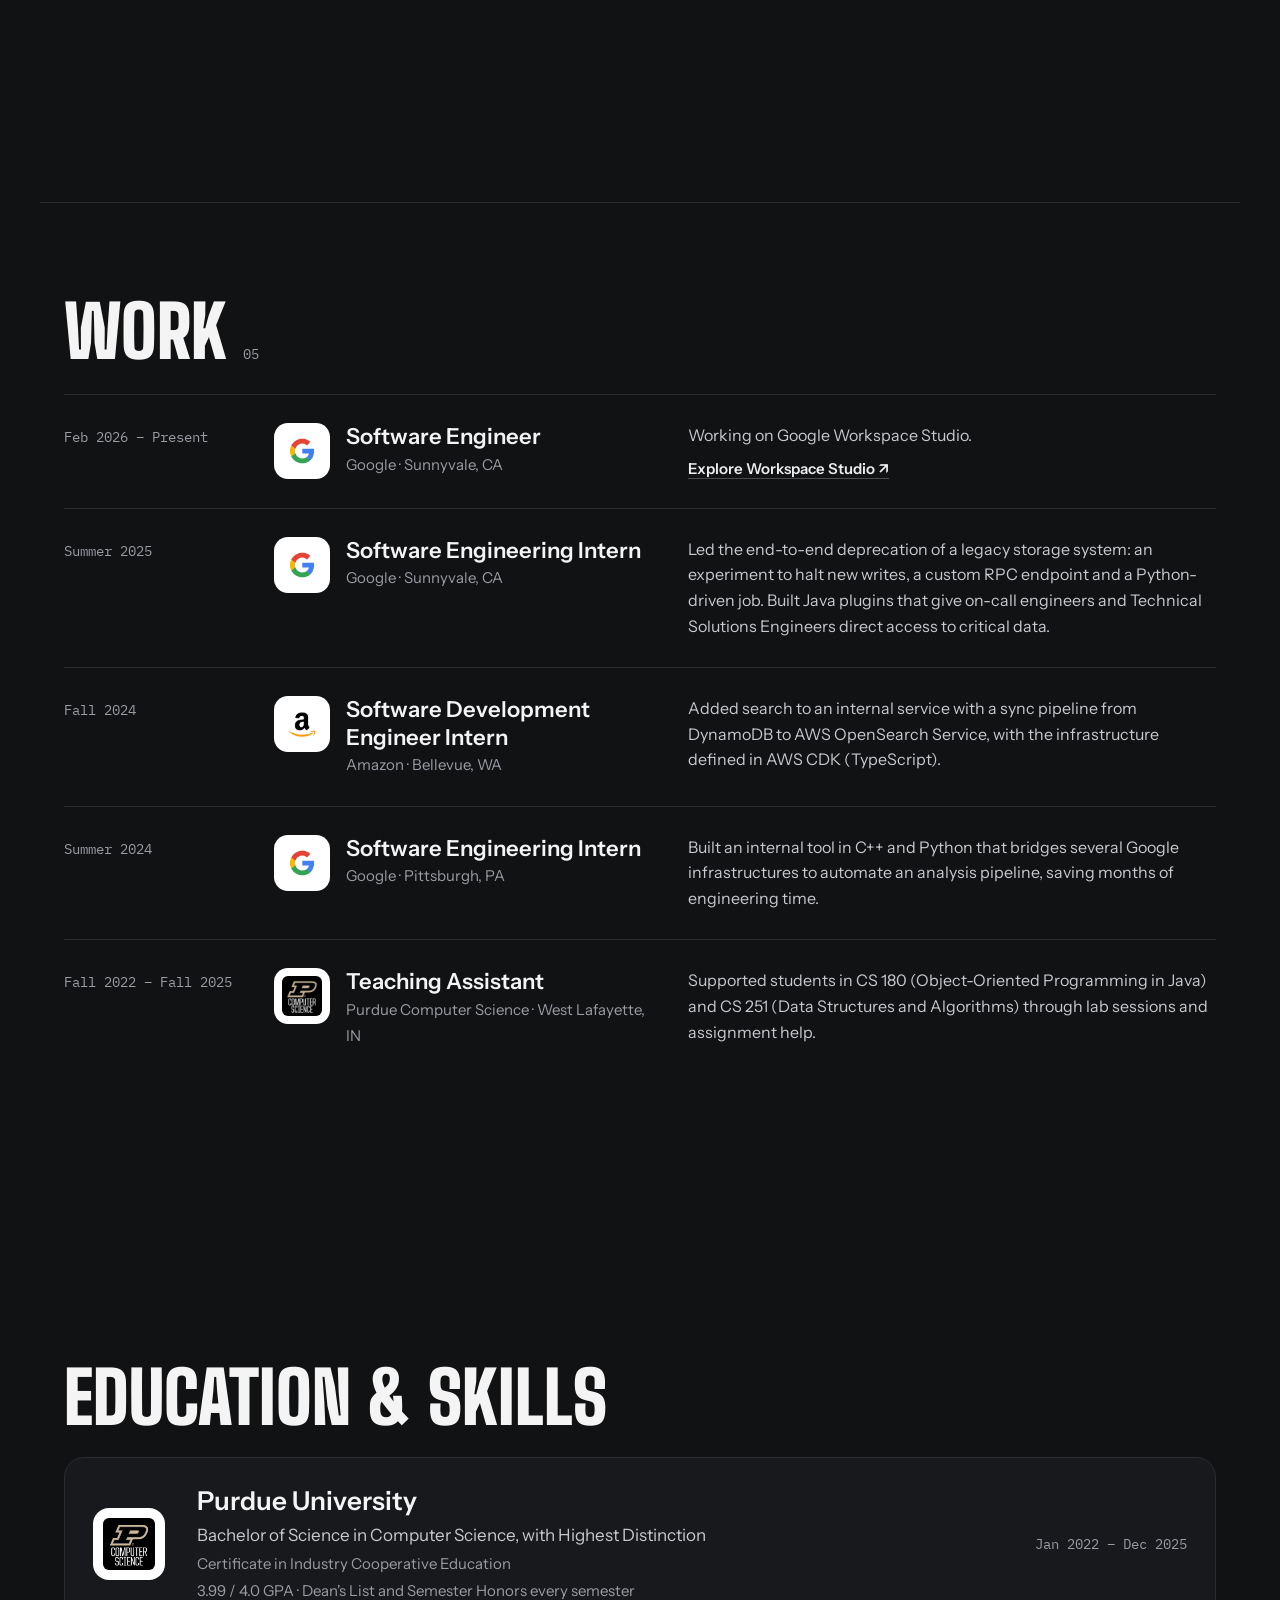
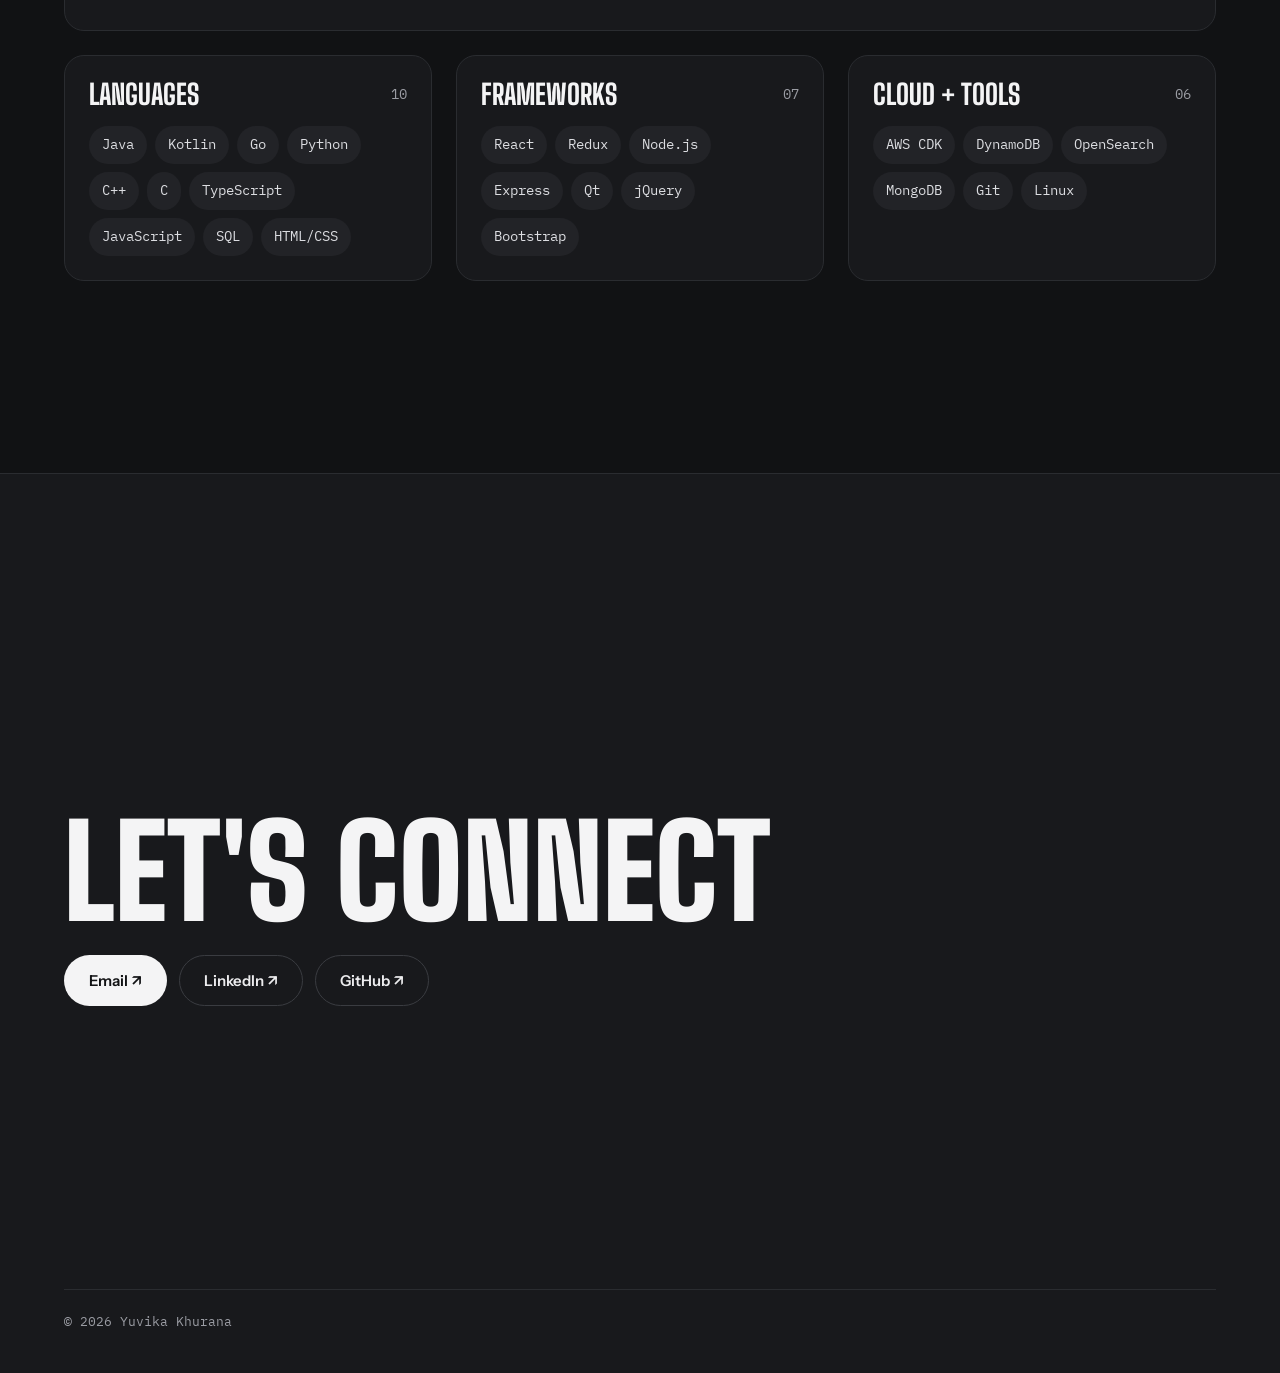
==== commit 6aeb86a5: "Add YK favicon and refresh About copy Co-Authored-By: Claude Opus 5.5 <noreply@anthropic.com> Claude" ====
--- a/index.html
+++ b/index.html
@@ -6,6 +6,9 @@
   <title>Yuvika Khurana</title>
   <meta name="description" content="Yuvika Khurana, software engineer at Google working on Workspace Studio.">
   <meta name="theme-color" content="#111214">
+  <link rel="icon" href="favicon.svg" type="image/svg+xml">
+  <link rel="icon" href="favicon.ico" sizes="32x32">
+  <link rel="apple-touch-icon" href="apple-touch-icon.png">
   <link rel="preconnect" href="https://fonts.googleapis.com">
   <link rel="preconnect" href="https://fonts.gstatic.com" crossorigin>
   <link rel="stylesheet" href="https://fonts.googleapis.com/css2?family=Big+Shoulders+Display:wght@800;900&family=Instrument+Sans:wght@400;500;600&family=IBM+Plex+Mono:wght@400;500&display=swap">
@@ -37,8 +40,8 @@
       <h2>About</h2>
       <div class="about-body">
         <p class="about-hello">Hello there!</p>
-        <p>I'm a software engineer at Google, working on Workspace Studio. What I enjoy most are the in-between parts of building software: untangling a tricky problem, learning from the people around me, and the moment something finally clicks.</p>
-        <p>A few things I've picked up along the way: the people you build with matter as much as what you build, the simplest solution usually ages best, and a good question can save a week of work.</p>
+        <p>I'm a software engineer at Google, working on Workspace Studio. The work I enjoy most rarely shows up in a demo: understanding how a system really behaves, weighing the trade-offs, and leaving things simpler for whoever comes next.</p>
+        <p>What I've learned along the way: clear code outlasts clever code, the right question asked early saves weeks later, and how you work with people shapes the outcome as much as the code itself.</p>
         <div class="otc">
           <span class="label">Off the clock</span>
           <p>Travel, books, films I keep geeking out over long after the credits roll, and an ongoing hunt for the best matcha (<a class="matcha-link" href="matcha/"><svg width="16" height="18" viewBox="0 0 16 18" aria-hidden="true"><path d="M9.5 1 L8.6 5" stroke="currentColor" stroke-width="1.4" stroke-linecap="round" fill="none"/><path d="M2.5 5 H13.5 L12.4 16 A1.2 1.2 0 0 1 11.2 17 H4.8 A1.2 1.2 0 0 1 3.6 16 Z" stroke="currentColor" stroke-width="1.4" stroke-linejoin="round" fill="none"/><path d="M3.2 9 H12.8 L12.1 16 A0.6 0.6 0 0 1 11.5 16.4 H4.5 A0.6 0.6 0 0 1 3.9 16 Z" fill="#7FB08A"/></svg>I rank them ↗</a>).</p>
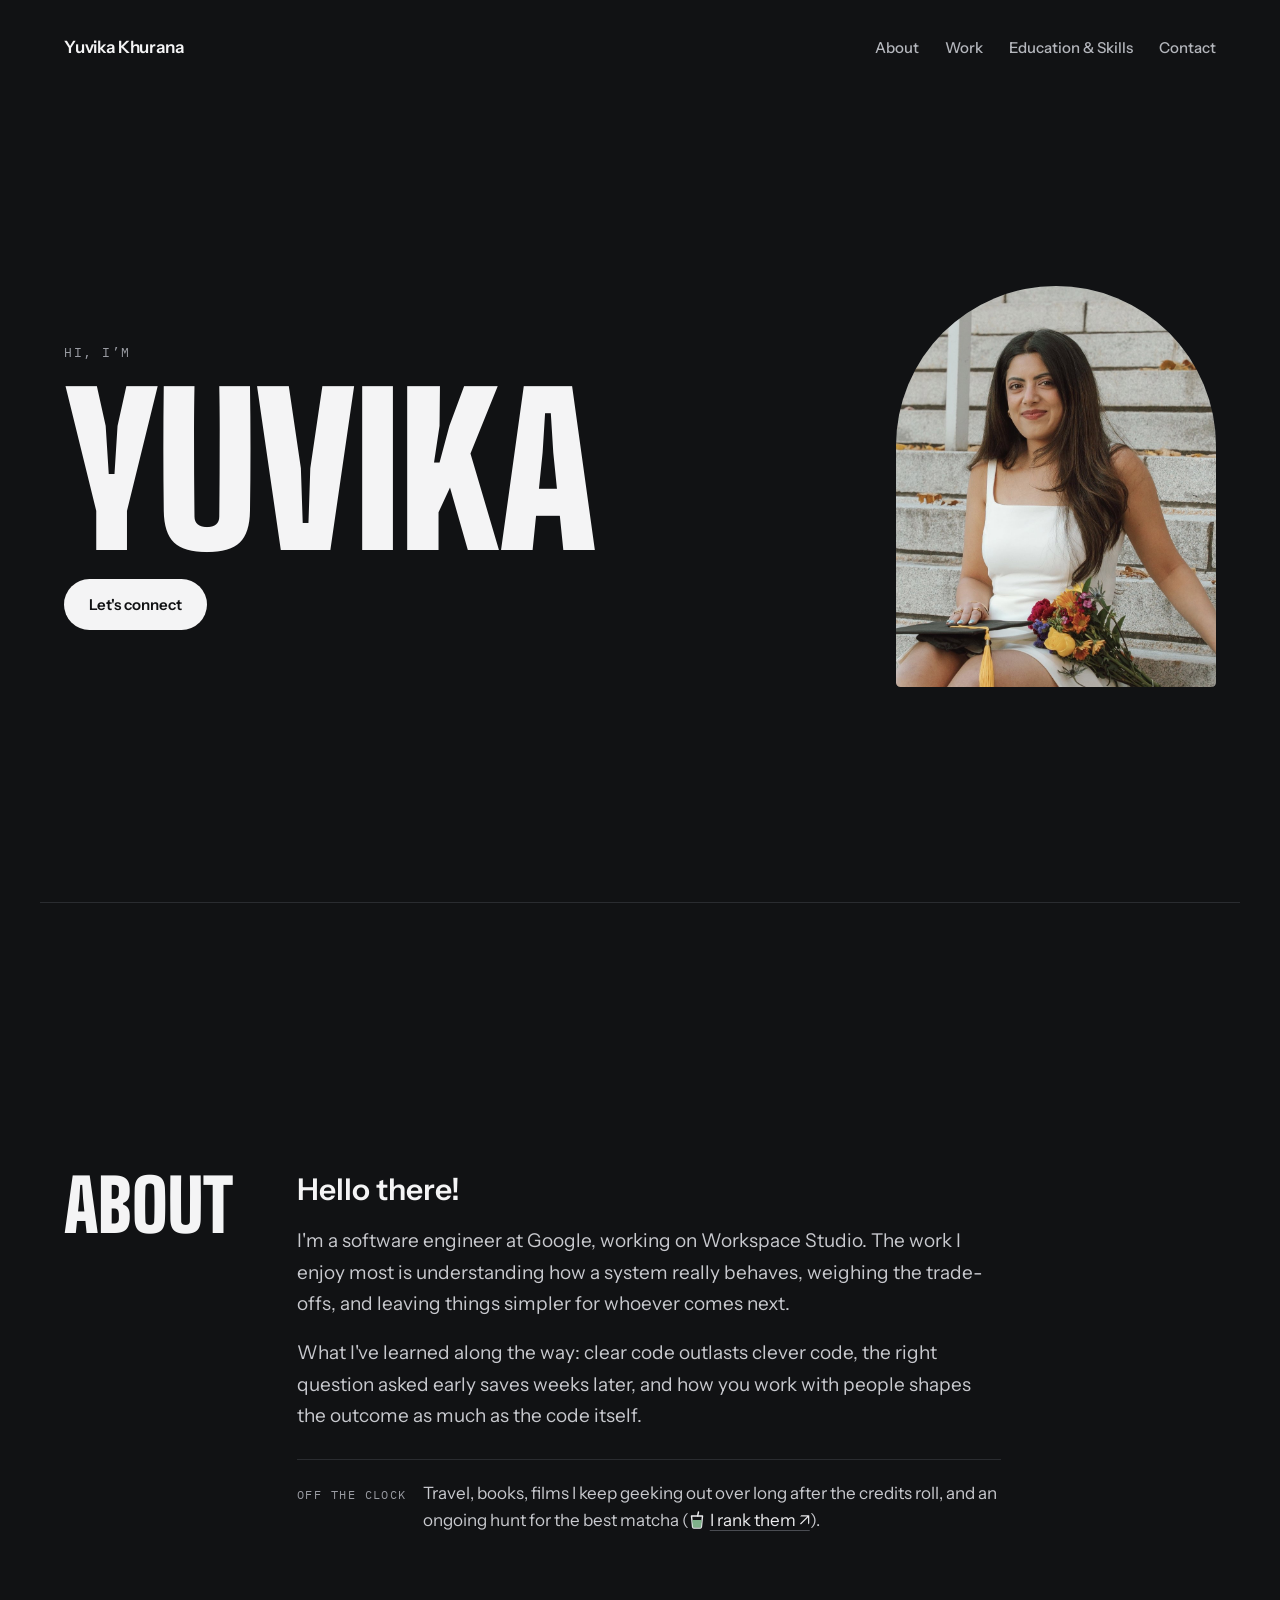
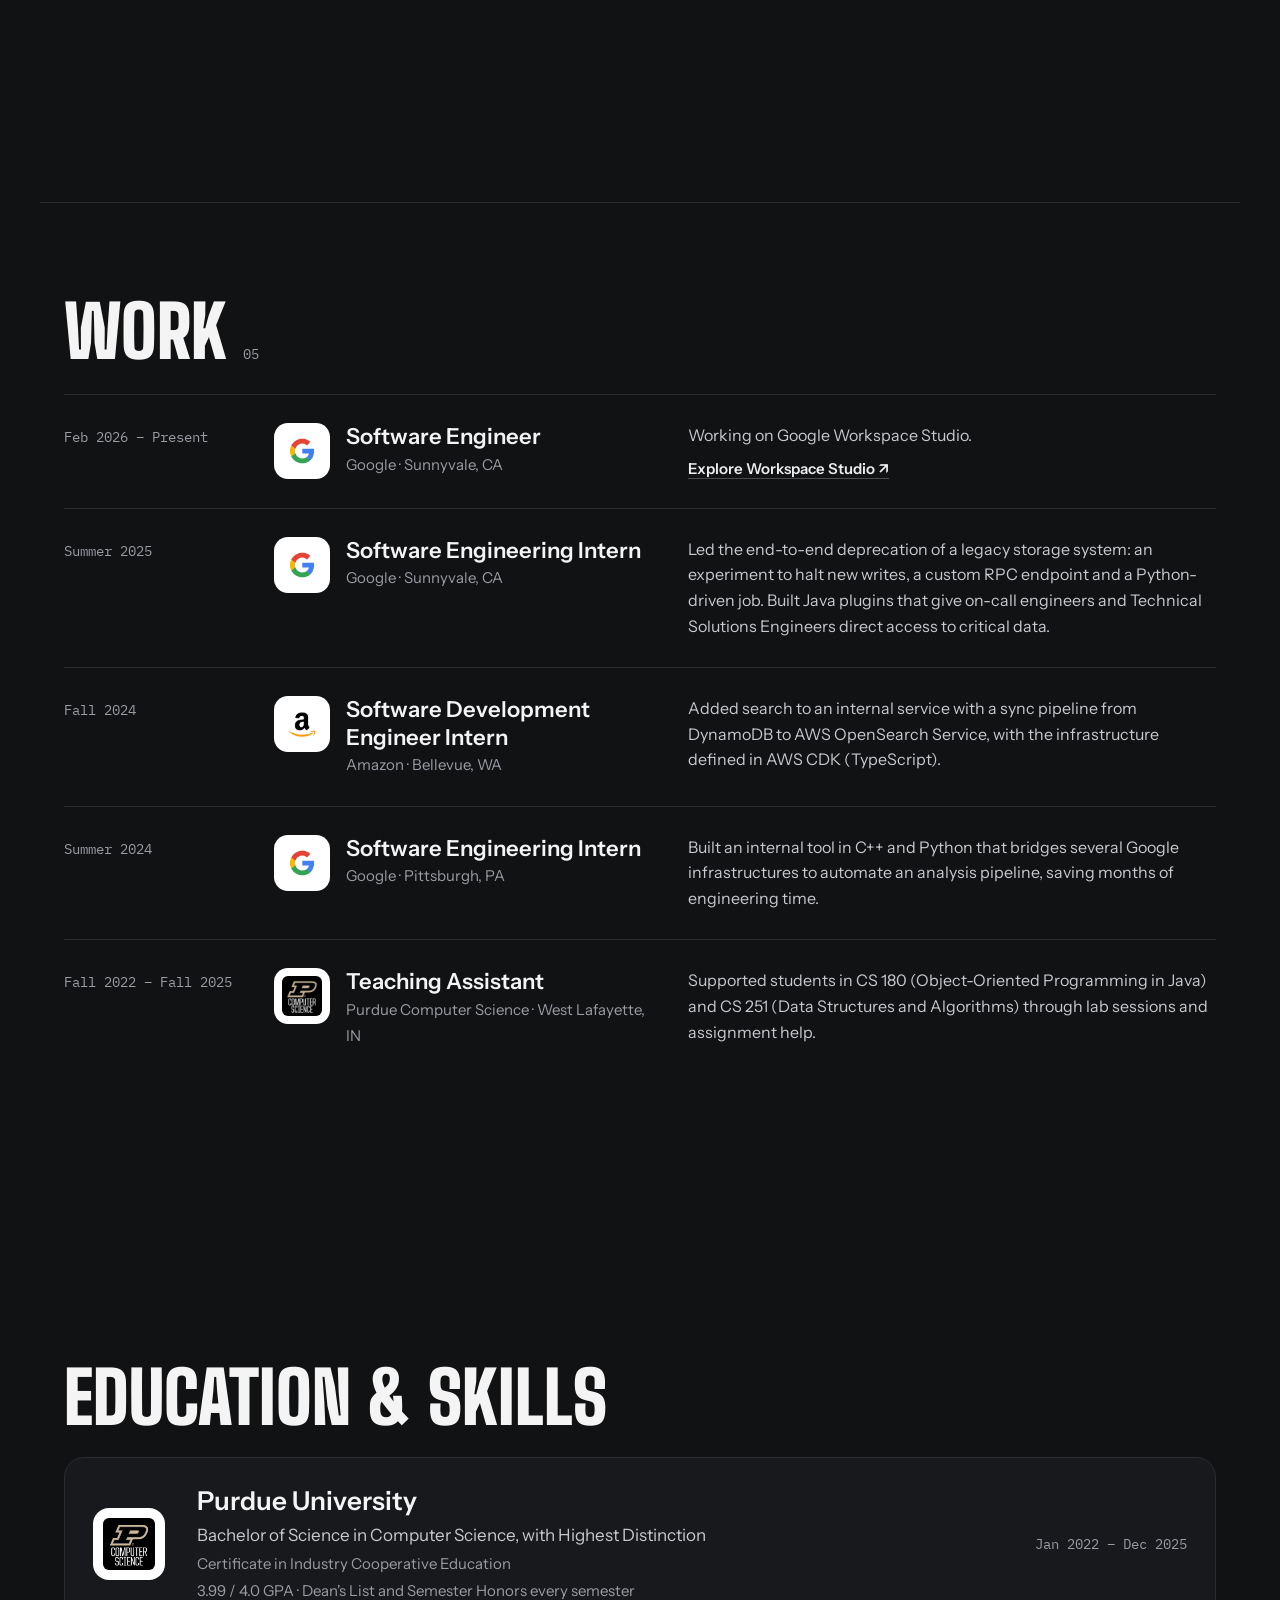
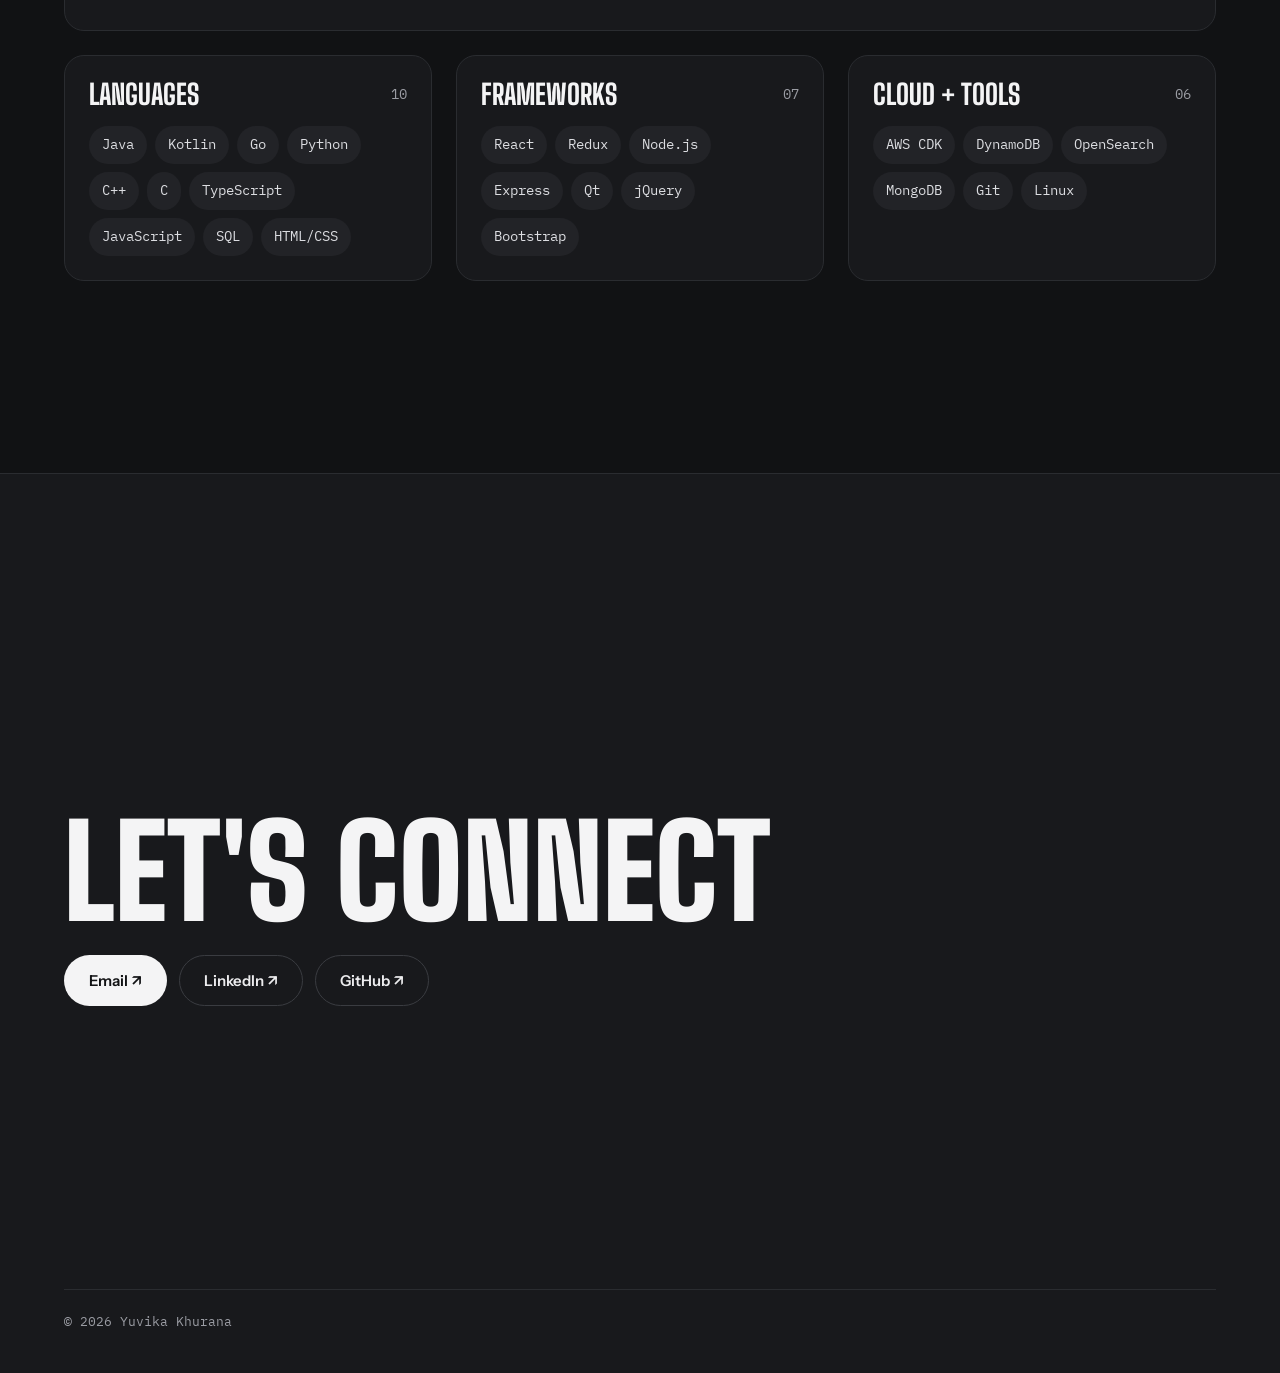
==== commit 94eb39c1: "About: simplify opening line Co-Authored-By: Claude Opus 5.5 <noreply@anthropic.com> Claude-Session:" ====
--- a/index.html
+++ b/index.html
@@ -40,7 +40,7 @@
       <h2>About</h2>
       <div class="about-body">
         <p class="about-hello">Hello there!</p>
-        <p>I'm a software engineer at Google, working on Workspace Studio. The work I enjoy most rarely shows up in a demo: understanding how a system really behaves, weighing the trade-offs, and leaving things simpler for whoever comes next.</p>
+        <p>I'm a software engineer at Google, working on Workspace Studio. The work I enjoy most is understanding how a system really behaves, weighing the trade-offs, and leaving things simpler for whoever comes next.</p>
         <p>What I've learned along the way: clear code outlasts clever code, the right question asked early saves weeks later, and how you work with people shapes the outcome as much as the code itself.</p>
         <div class="otc">
           <span class="label">Off the clock</span>
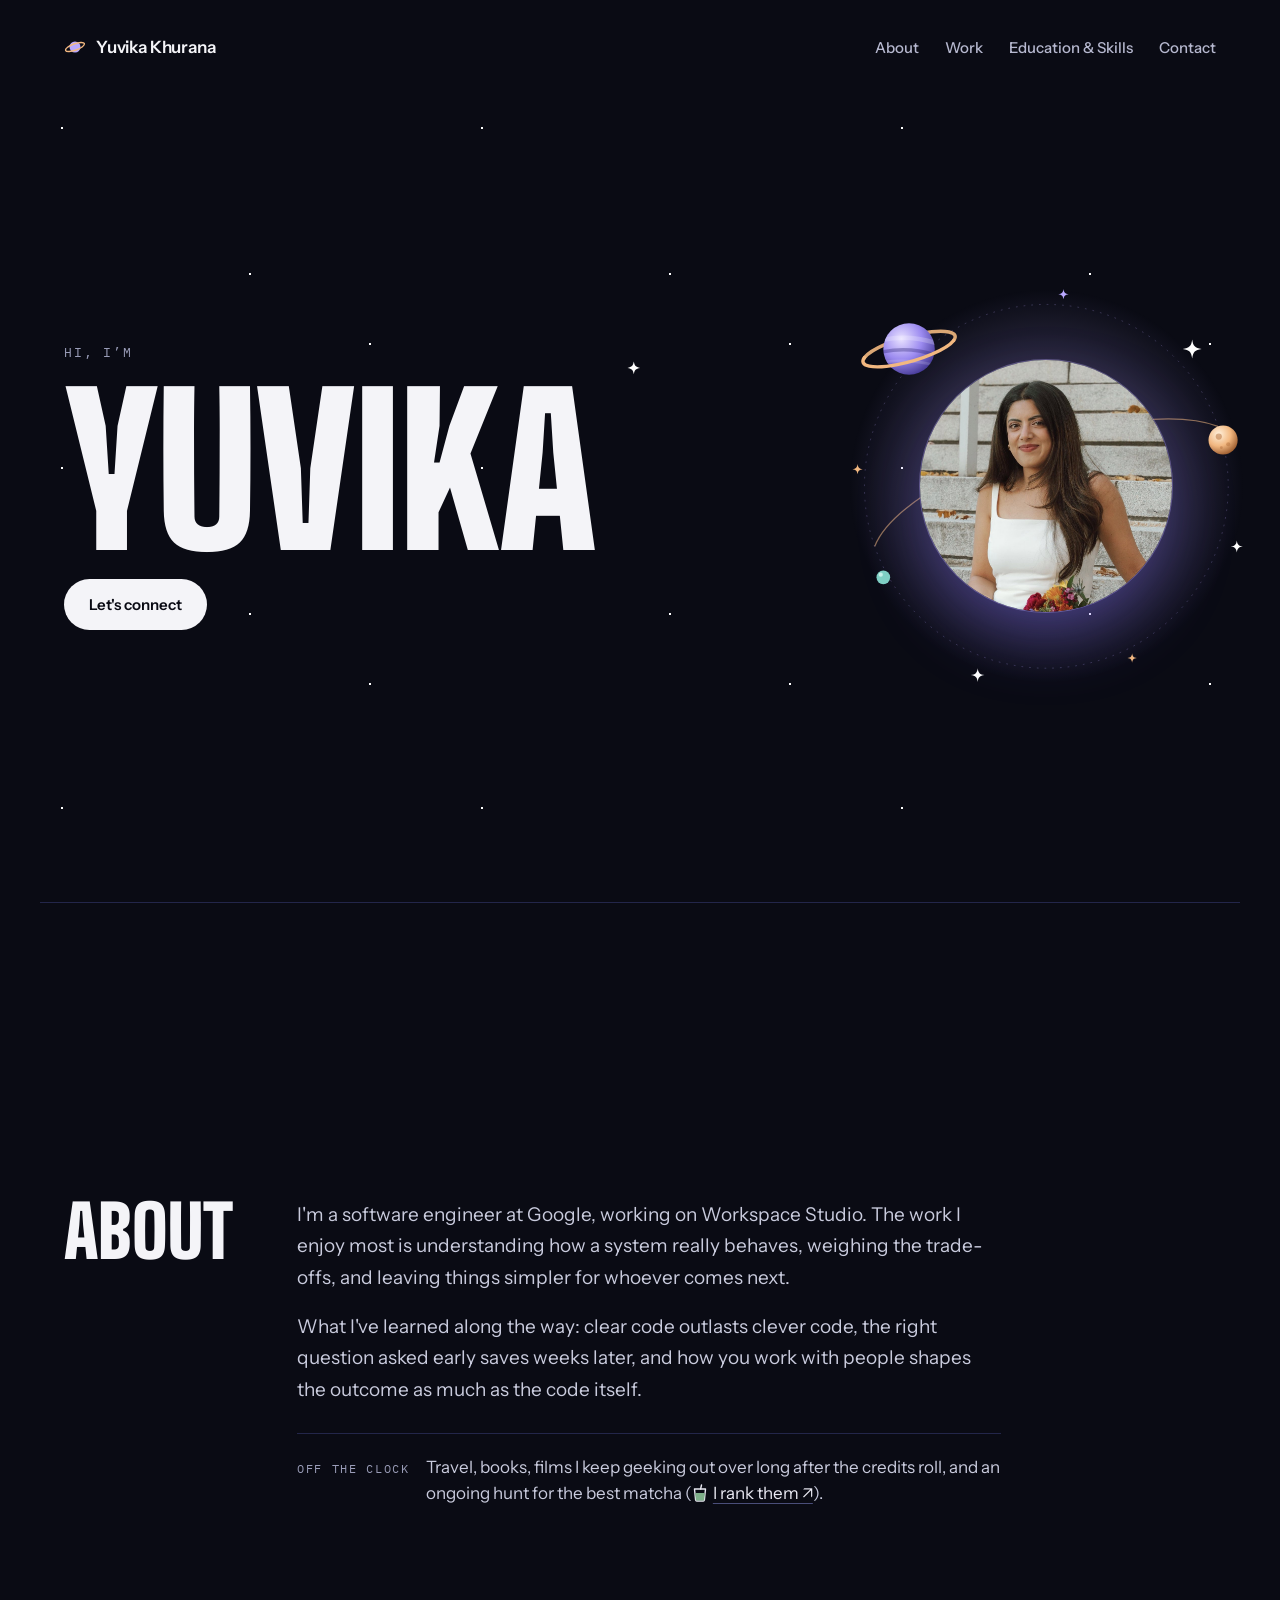
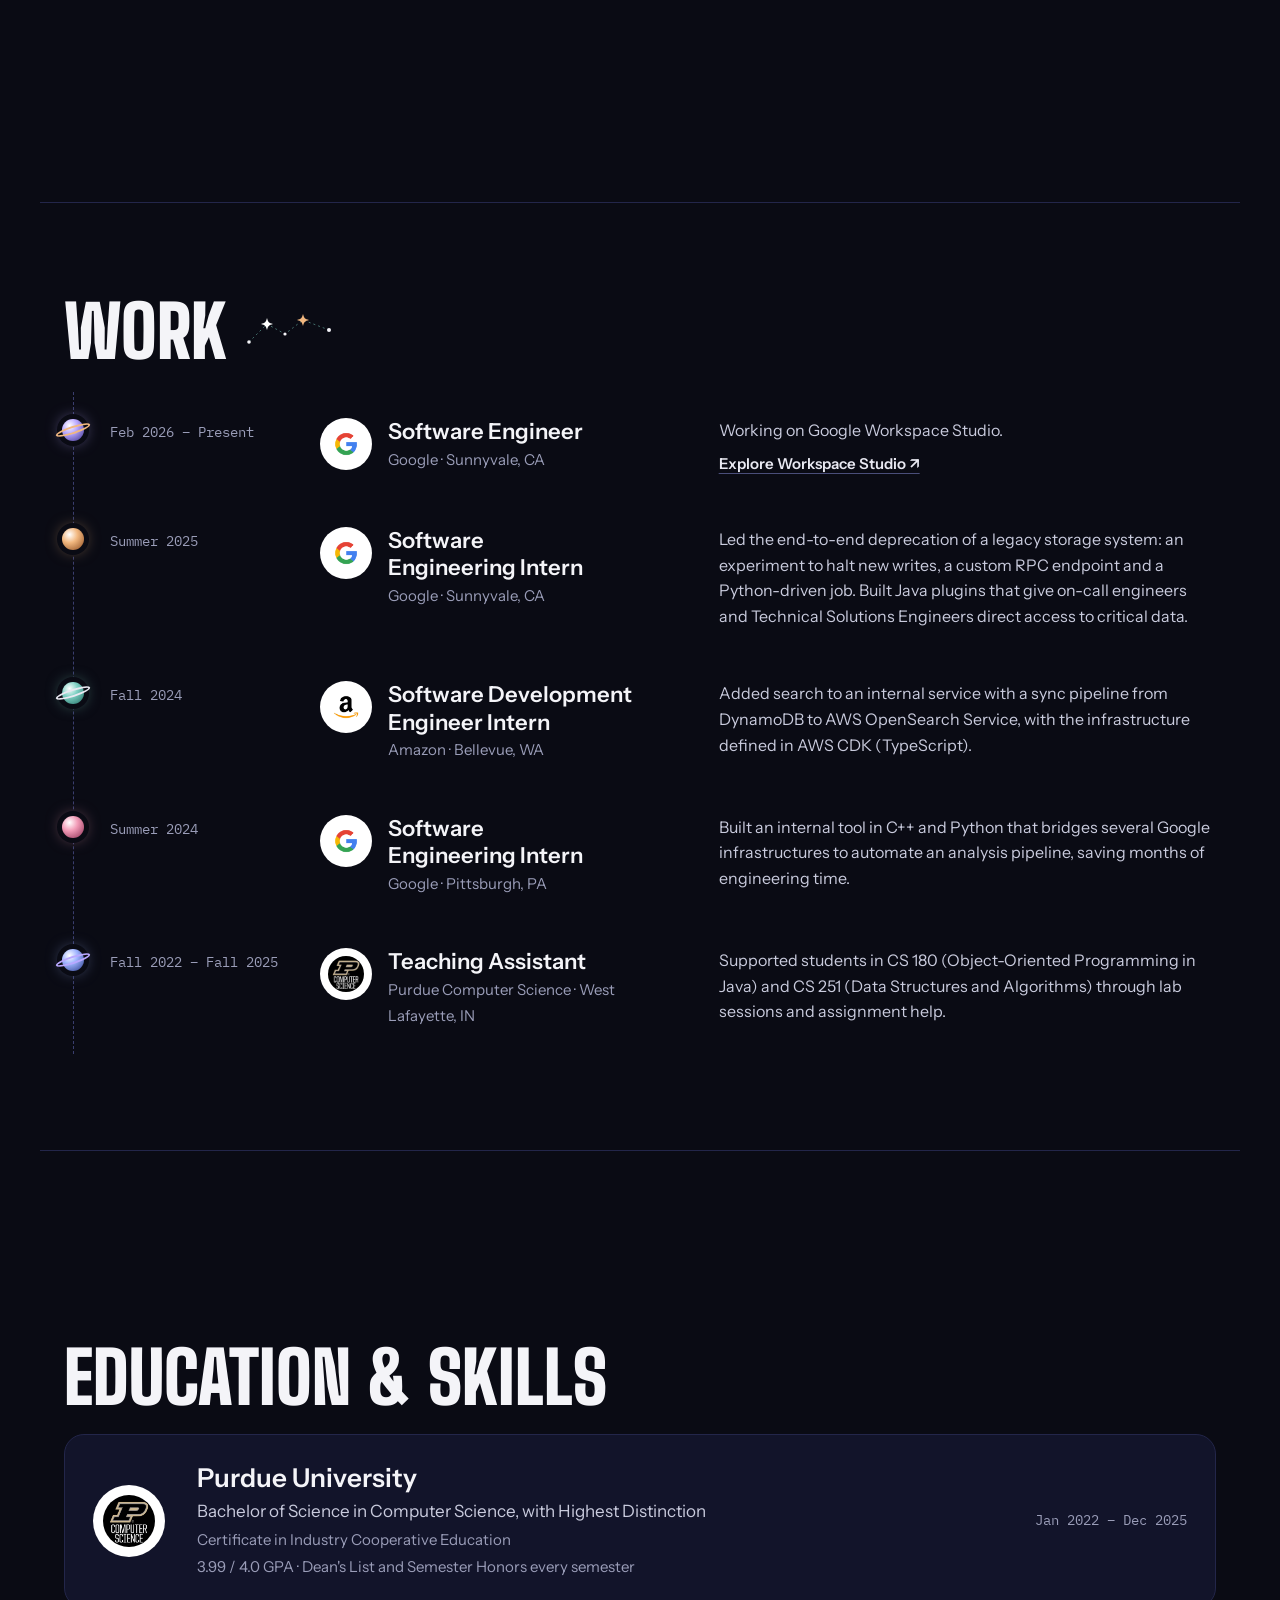
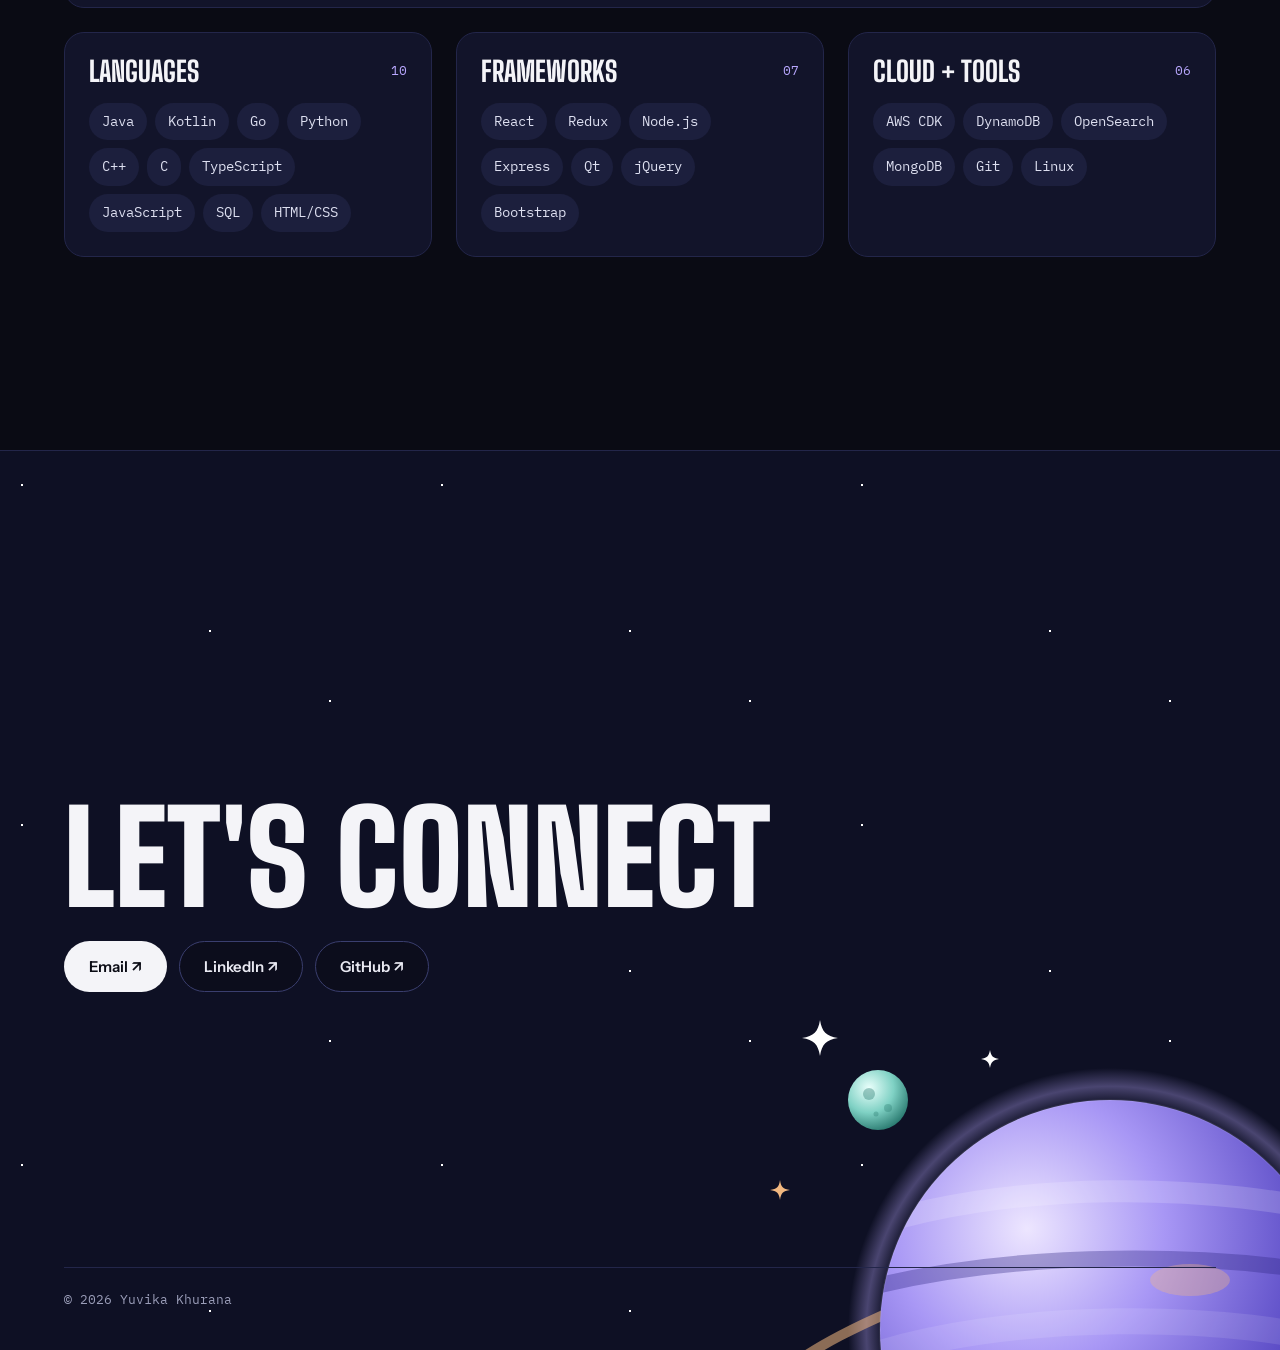
==== commit 7f519463: "Space theme (Orbit): starfield, planets and sparkles Deep navy palette with twinkling stars, photo f" ====
--- a/index.html
+++ b/index.html
@@ -5,7 +5,7 @@
   <meta name="viewport" content="width=device-width, initial-scale=1">
   <title>Yuvika Khurana</title>
   <meta name="description" content="Yuvika Khurana, software engineer at Google working on Workspace Studio.">
-  <meta name="theme-color" content="#111214">
+  <meta name="theme-color" content="#0A0B14">
   <link rel="icon" href="favicon.svg" type="image/svg+xml">
   <link rel="icon" href="favicon.ico" sizes="32x32">
   <link rel="apple-touch-icon" href="apple-touch-icon.png">
@@ -15,9 +15,10 @@
   <link rel="stylesheet" href="assets/css/styles.css">
 </head>
 <body>
+  <div class="stars-far" aria-hidden="true"></div>
 
   <header class="site-header">
-    <a class="wordmark" href="#top">Yuvika Khurana</a>
+    <a class="wordmark" href="#top"><svg width="22" height="22" viewBox="0 0 22 22" aria-hidden="true"><circle cx="11" cy="11" r="5.5" fill="#B9A8FF"/><ellipse cx="11" cy="11" rx="10" ry="3.2" fill="none" stroke="#F2B880" stroke-width="1.4" transform="rotate(-20 11 11)"/></svg>Yuvika Khurana</a>
     <nav aria-label="Main">
       <a href="#about">About</a>
       <a href="#work">Work</a>
@@ -28,18 +29,57 @@
 
   <main>
     <section id="top" class="hero">
+      <div class="stars twinkle" aria-hidden="true"></div>
       <div class="hero-text">
         <span class="eyebrow">Hi, I&rsquo;m</span>
-        <h1>Yuvika</h1>
+        <div class="name-wrap">
+          <h1>Yuvika</h1>
+          <svg class="name-spark" viewBox="0 0 60 60" aria-hidden="true"><path class="spk d2" d="M52 -6 C53 -1 54 0 59 1 C54 2 53 3 52 8 C51 3 50 2 45 1 C50 0 51 -1 52 -6 Z" fill="#FFFFFF"/></svg>
+        </div>
         <a class="btn btn-solid" href="#contact">Let's connect</a>
       </div>
-      <img class="hero-photo" src="assets/img/yuvika-grad.jpg" alt="Yuvika smiling on stone steps, holding a graduation cap and flowers" width="999" height="1250">
+      <div class="hero-orbit">
+        <svg viewBox="0 0 460 460" aria-hidden="true">
+          <defs>
+            <radialGradient id="oGlow" cx="50%" cy="50%" r="50%"><stop offset="55%" stop-color="#B9A8FF" stop-opacity=".22"/><stop offset="100%" stop-color="#B9A8FF" stop-opacity="0"/></radialGradient>
+            <radialGradient id="oMoon" cx="35%" cy="30%" r="75%"><stop offset="0" stop-color="#FFF1DC"/><stop offset=".55" stop-color="#F2B880"/><stop offset="1" stop-color="#9A5A2C"/></radialGradient>
+            <radialGradient id="oRinged" cx="35%" cy="30%" r="80%"><stop offset="0" stop-color="#E9E2FF"/><stop offset=".5" stop-color="#9C8BF0"/><stop offset="1" stop-color="#3A2F8A"/></radialGradient>
+            <clipPath id="oRingedClip"><circle cx="0" cy="0" r="30"/></clipPath>
+            <path id="oSpark" d="M0 -10 C1 -3 3 -1 10 0 C3 1 1 3 0 10 C-1 3 -3 1 -10 0 C-3 -1 -1 -3 0 -10 Z"/>
+          </defs>
+          <circle cx="230" cy="230" r="230" fill="url(#oGlow)"/>
+          <path d="M30 300 A225 78 -18 0 1 430 160" fill="none" stroke="#F2B880" stroke-opacity=".55" stroke-width="1.5"/>
+          <circle cx="230" cy="230" r="212" fill="none" stroke="#B9A8FF" stroke-opacity=".28" stroke-width="1" stroke-dasharray="2 7"/>
+          <g transform="translate(70 70)">
+            <g class="bob">
+              <path d="M-52 10 A54 14 -16 0 1 52 -10" fill="none" stroke="#F2B880" stroke-width="4" stroke-linecap="round" opacity=".9"/>
+              <circle cx="0" cy="0" r="30" fill="url(#oRinged)"/>
+              <g clip-path="url(#oRingedClip)" fill="none" stroke-linecap="round">
+                <path d="M-34 -10 Q0 -18 34 -6" stroke="#FFFFFF" stroke-opacity=".22" stroke-width="5"/>
+                <path d="M-34 4 Q0 -4 34 8" stroke="#2A2170" stroke-opacity=".35" stroke-width="4"/>
+                <path d="M-34 16 Q0 10 34 20" stroke="#FFFFFF" stroke-opacity=".14" stroke-width="3"/>
+              </g>
+              <path d="M52 -10 A54 14 -16 0 1 -52 10" fill="none" stroke="#F2B880" stroke-width="4" stroke-linecap="round"/>
+            </g>
+          </g>
+          <g transform="translate(436 176)">
+            <circle r="17" fill="url(#oMoon)"/>
+            <circle cx="-5" cy="-4" r="3.6" fill="#B87440" fill-opacity=".55"/>
+            <circle cx="6" cy="5" r="2.4" fill="#B87440" fill-opacity=".5"/>
+            <circle cx="-2" cy="9" r="1.6" fill="#B87440" fill-opacity=".5"/>
+          </g>
+          <circle cx="40" cy="336" r="8" fill="#7FD1C4"/><circle cx="37" cy="333" r="2.5" fill="#E6FFFA" fill-opacity=".7"/>
+          <g fill="#FFFFFF"><g transform="translate(400 70) scale(1.1)"><use href="#oSpark" class="spk"/></g><g transform="translate(452 300) scale(.7)"><use href="#oSpark" class="spk d2"/></g><g transform="translate(150 450) scale(.8)"><use href="#oSpark" class="spk d3"/></g></g>
+          <g fill="#F2B880"><g transform="translate(10 210) scale(.6)"><use href="#oSpark" class="spk d2"/></g><g transform="translate(330 430) scale(.55)"><use href="#oSpark" class="spk"/></g></g>
+          <g fill="#B9A8FF"><g transform="translate(250 6) scale(.6)"><use href="#oSpark" class="spk d3"/></g></g>
+        </svg>
+        <img class="hero-photo" src="assets/img/yuvika-grad.jpg" alt="Yuvika smiling on stone steps, holding a graduation cap and flowers" width="999" height="1250">
+      </div>
     </section>
 
     <section id="about" class="section about">
       <h2>About</h2>
       <div class="about-body">
-        <p class="about-hello">Hello there!</p>
         <p>I'm a software engineer at Google, working on Workspace Studio. The work I enjoy most is understanding how a system really behaves, weighing the trade-offs, and leaving things simpler for whoever comes next.</p>
         <p>What I've learned along the way: clear code outlasts clever code, the right question asked early saves weeks later, and how you work with people shapes the outcome as much as the code itself.</p>
         <div class="otc">
@@ -52,13 +92,14 @@
     <section id="work" class="section">
       <div class="section-head">
         <h2>Work</h2>
-        <span class="count">05</span>
+        <svg viewBox="0 0 90 40" aria-hidden="true"><path d="M4 30 L22 12 L40 22 L58 8 L84 18" fill="none" stroke="#7FD1C4" stroke-opacity=".5" stroke-width="1" stroke-dasharray="2 3"/><g fill="#F4F4F8"><circle cx="4" cy="30" r="1.8"/><circle cx="40" cy="22" r="1.6"/><circle cx="84" cy="18" r="2"/></g><path class="spk d3" d="M22 6 C23 10 24 11 28 12 C24 13 23 14 22 18 C21 14 20 13 16 12 C20 11 21 10 22 6 Z" fill="#FFFFFF"/><path class="spk" d="M58 2 C59 6 60 7 64 8 C60 9 59 10 58 14 C57 10 56 9 52 8 C56 7 57 6 58 2 Z" fill="#F2B880"/></svg>
       </div>
       <div class="jobs">
         <article class="job">
+          <span class="planet-dot ringed p-lavender" aria-hidden="true"></span>
           <span class="when">Feb 2026 – Present</span>
           <div class="role">
-            <img class="logo" src="assets/img/Google_Icons-09-512.webp" alt="Google logo" width="56" height="56">
+            <img class="logo" src="assets/img/Google_Icons-09-512.webp" alt="Google logo" width="52" height="52">
             <div>
               <h3>Software Engineer</h3>
               <span class="org">Google · Sunnyvale, CA</span>
@@ -70,9 +111,10 @@
           </div>
         </article>
         <article class="job">
+          <span class="planet-dot p-amber" aria-hidden="true"></span>
           <span class="when">Summer 2025</span>
           <div class="role">
-            <img class="logo" src="assets/img/Google_Icons-09-512.webp" alt="Google logo" width="56" height="56">
+            <img class="logo" src="assets/img/Google_Icons-09-512.webp" alt="Google logo" width="52" height="52">
             <div>
               <h3>Software Engineering Intern</h3>
               <span class="org">Google · Sunnyvale, CA</span>
@@ -83,9 +125,10 @@
           </div>
         </article>
         <article class="job">
+          <span class="planet-dot ringed p-teal" aria-hidden="true"></span>
           <span class="when">Fall 2024</span>
           <div class="role">
-            <img class="logo" src="assets/img/amazon_logo_history_5.jpg" alt="Amazon logo" width="56" height="56">
+            <img class="logo" src="assets/img/amazon_logo_history_5.jpg" alt="Amazon logo" width="52" height="52">
             <div>
               <h3>Software Development Engineer Intern</h3>
               <span class="org">Amazon · Bellevue, WA</span>
@@ -96,9 +139,10 @@
           </div>
         </article>
         <article class="job">
+          <span class="planet-dot p-rose" aria-hidden="true"></span>
           <span class="when">Summer 2024</span>
           <div class="role">
-            <img class="logo" src="assets/img/Google_Icons-09-512.webp" alt="Google logo" width="56" height="56">
+            <img class="logo" src="assets/img/Google_Icons-09-512.webp" alt="Google logo" width="52" height="52">
             <div>
               <h3>Software Engineering Intern</h3>
               <span class="org">Google · Pittsburgh, PA</span>
@@ -109,9 +153,10 @@
           </div>
         </article>
         <article class="job">
+          <span class="planet-dot ringed p-blue" aria-hidden="true"></span>
           <span class="when">Fall 2022 – Fall 2025</span>
           <div class="role">
-            <img class="logo" src="assets/img/purduecs_logo.jpeg" alt="Purdue Computer Science logo" width="56" height="56">
+            <img class="logo" src="assets/img/purduecs_logo.jpeg" alt="Purdue Computer Science logo" width="52" height="52">
             <div>
               <h3>Teaching Assistant</h3>
               <span class="org">Purdue Computer Science · West Lafayette, IN</span>
@@ -160,6 +205,31 @@
   </main>
 
   <footer id="contact" class="contact">
+    <div class="stars twinkle" aria-hidden="true"></div>
+    <svg class="contact-planet" viewBox="0 0 700 700" aria-hidden="true">
+      <defs>
+        <radialGradient id="cPlanet" cx="32%" cy="28%" r="85%"><stop offset="0" stop-color="#EDE6FF"/><stop offset=".35" stop-color="#A897F5"/><stop offset=".75" stop-color="#5546C2"/><stop offset="1" stop-color="#1D1A4A"/></radialGradient>
+        <radialGradient id="cAtmo" cx="50%" cy="50%" r="50%"><stop offset=".86" stop-color="#B9A8FF" stop-opacity="0"/><stop offset=".93" stop-color="#B9A8FF" stop-opacity=".35"/><stop offset="1" stop-color="#B9A8FF" stop-opacity="0"/></radialGradient>
+        <clipPath id="cClip"><circle cx="350" cy="350" r="230"/></clipPath>
+        <radialGradient id="cMoon" cx="35%" cy="30%" r="75%"><stop offset="0" stop-color="#E9FFFB"/><stop offset=".55" stop-color="#7FD1C4"/><stop offset="1" stop-color="#2A7A70"/></radialGradient>
+      </defs>
+      <circle cx="350" cy="350" r="262" fill="url(#cAtmo)"/>
+      <path d="M14 400 A340 80 -14 0 1 686 300" fill="none" stroke="#F2B880" stroke-opacity=".55" stroke-width="10"/>
+      <circle cx="350" cy="350" r="230" fill="url(#cPlanet)"/>
+      <g clip-path="url(#cClip)" fill="none" stroke-linecap="round">
+        <path d="M100 250 C 240 200, 460 200, 600 240" stroke="#FFFFFF" stroke-opacity=".16" stroke-width="22"/>
+        <path d="M100 310 C 250 270, 460 270, 600 300" stroke="#2E2580" stroke-opacity=".35" stroke-width="16"/>
+        <path d="M100 380 C 240 330, 480 330, 600 370" stroke="#FFFFFF" stroke-opacity=".1" stroke-width="26"/>
+        <path d="M100 450 C 260 410, 470 410, 600 440" stroke="#2E2580" stroke-opacity=".3" stroke-width="14"/>
+        <ellipse cx="430" cy="300" rx="40" ry="16" fill="#F2B880" fill-opacity=".35"/>
+      </g>
+      <circle cx="350" cy="350" r="230" fill="none" stroke="#FFFFFF" stroke-opacity=".08" stroke-width="2"/>
+      <path d="M686 300 A340 80 -14 0 1 14 400" fill="none" stroke="#F2B880" stroke-width="10"/>
+      <path d="M664 306 A318 70 -14 0 1 36 394" fill="none" stroke="#FFD9AE" stroke-opacity=".5" stroke-width="3"/>
+      <g transform="translate(118 120)"><circle r="30" fill="url(#cMoon)"/><circle cx="-9" cy="-6" r="6" fill="#2A7A70" fill-opacity=".4"/><circle cx="10" cy="8" r="4" fill="#2A7A70" fill-opacity=".35"/><circle cx="-2" cy="14" r="2.5" fill="#2A7A70" fill-opacity=".35"/></g>
+      <g fill="#FFFFFF"><path class="spk" d="M60 40 C62 52 66 56 78 58 C66 60 62 64 60 76 C58 64 54 60 42 58 C54 56 58 52 60 40 Z"/><path class="spk d2" d="M230 70 C231 76 233 78 239 79 C233 80 231 82 230 88 C229 82 227 80 221 79 C227 78 229 76 230 70 Z"/></g>
+      <path class="spk d3" d="M20 200 C21 207 23 209 30 210 C23 211 21 213 20 220 C19 213 17 211 10 210 C17 209 19 207 20 200 Z" fill="#F2B880"/>
+    </svg>
     <div class="contact-inner">
       <h2>Let's connect</h2>
       <div class="contact-links">
--- a/assets/css/styles.css
+++ b/assets/css/styles.css
@@ -1,16 +1,20 @@
-/* Yuvika Khurana: dark, minimal portfolio */
+/* Yuvika Khurana: space theme ("Orbit") */
 
 :root {
-  --bg: #111214;
-  --surface: #18191C;
-  --pill: #222327;
-  --line: #2A2C30;
-  --line-strong: #3A3C41;
-  --text: #ECECEE;
-  --heading: #F4F4F5;
-  --body: #C8C9CE;
-  --muted: #9A9CA3;
-  --nav: #B4B6BC;
+  --bg: #0A0B14;
+  --bg-deep: #0E1024;
+  --surface: #12142A;
+  --pill: #1C1F3D;
+  --line: #23264A;
+  --line-strong: #3A3E6E;
+  --text: #E9E9F2;
+  --heading: #F4F4F8;
+  --body: #C9CBDD;
+  --muted: #9A9DB8;
+  --nav: #B6B8CF;
+  --lavender: #B9A8FF;
+  --amber: #F2B880;
+  --teal: #7FD1C4;
   --matcha: #7FB08A;
 
   --display: "Big Shoulders Display", "Arial Narrow", sans-serif;
@@ -35,18 +39,57 @@
   font-size: 17px;
   line-height: 1.55;
   -webkit-font-smoothing: antialiased;
+  overflow-x: hidden;
 }
 
 img { max-width: 100%; display: block; }
 a { color: var(--text); }
 a:hover { color: #FFFFFF; }
-:focus-visible { outline: 2px solid var(--heading); outline-offset: 3px; border-radius: 4px; }
+:focus-visible { outline: 2px solid var(--lavender); outline-offset: 3px; border-radius: 4px; }
 
 h1, h2, h3 { margin: 0; color: var(--heading); text-wrap: balance; }
 p { margin: 0; }
 
+/* Starfields */
+.stars-far, .stars { position: absolute; inset: 0; pointer-events: none; }
+.stars-far {
+  position: fixed;
+  z-index: -1;
+  background-image:
+    radial-gradient(1px 1px at 70px 60px, rgba(255,255,255,.55) 60%, transparent 62%),
+    radial-gradient(1px 1px at 250px 130px, rgba(255,255,255,.45) 60%, transparent 62%),
+    radial-gradient(1px 1px at 170px 260px, rgba(255,255,255,.5) 60%, transparent 62%),
+    radial-gradient(1px 1px at 330px 300px, rgba(255,255,255,.4) 60%, transparent 62%);
+  background-size: 360px 360px;
+}
+.stars {
+  background-image:
+    radial-gradient(1.2px 1.2px at 22px 34px, #fff 60%, transparent 62%),
+    radial-gradient(1px 1px at 140px 90px, #cfd3ff 60%, transparent 62%),
+    radial-gradient(1.6px 1.6px at 210px 180px, #fff 60%, transparent 62%),
+    radial-gradient(1px 1px at 60px 210px, #fff 60%, transparent 62%),
+    radial-gradient(1px 1px at 280px 40px, #e8dcff 60%, transparent 62%),
+    radial-gradient(1.3px 1.3px at 330px 250px, #fff 60%, transparent 62%),
+    radial-gradient(1px 1px at 380px 140px, #fff 60%, transparent 62%),
+    radial-gradient(1px 1px at 100px 300px, #cfd3ff 60%, transparent 62%);
+  background-size: 420px 340px;
+}
+
+/* Gentle motion, off for people who prefer less */
+@media (prefers-reduced-motion: no-preference) {
+  .twinkle { animation: twinkle 6s ease-in-out infinite alternate; }
+  @keyframes twinkle { from { opacity: .55; } to { opacity: 1; } }
+  .spk { animation: spark 3.2s ease-in-out infinite; transform-origin: center; transform-box: fill-box; }
+  .spk.d2 { animation-delay: 1.1s; }
+  .spk.d3 { animation-delay: 2.2s; }
+  @keyframes spark { 0%, 100% { opacity: .35; transform: scale(.7); } 50% { opacity: 1; transform: scale(1); } }
+  .bob { animation: bob 7s ease-in-out infinite; }
+  @keyframes bob { 0%, 100% { transform: translateY(0); } 50% { transform: translateY(-8px); } }
+}
+
 /* Header */
 .site-header {
+  position: relative;
   max-width: var(--max);
   margin: 0 auto;
   padding: 24px var(--gutter);
@@ -63,6 +106,9 @@
   font-weight: 600;
   letter-spacing: -.01em;
   padding: 10px 0;
+  display: flex;
+  align-items: center;
+  gap: 10px;
 }
 .site-header nav { display: flex; flex-wrap: wrap; gap: 6px 26px; font-size: 15px; font-weight: 500; }
 .site-header nav a { color: var(--nav); text-decoration: none; padding: 10px 0; }
@@ -80,21 +126,23 @@
 }
 .btn-solid { background: var(--heading); color: var(--bg); }
 .btn-solid:hover { background: #FFFFFF; color: var(--bg); }
-.btn-outline { color: var(--text); border-color: var(--line-strong); }
+.btn-outline { color: var(--text); border-color: var(--line-strong); background: rgba(10,11,20,.5); }
 .btn-outline:hover { border-color: var(--heading); }
 
 /* Hero */
 .hero {
+  position: relative;
   max-width: var(--max);
   margin: 0 auto;
-  padding: 40px var(--gutter) 72px;
-  display: flex;
-  flex-wrap: wrap;
-  gap: 48px;
+  padding: 56px var(--gutter) 112px;
+  display: flex;
+  flex-wrap: wrap;
+  gap: 56px;
   align-items: center;
 }
-.hero-text { flex: 999 1 520px; min-width: 0; display: flex; flex-direction: column; align-items: flex-start; gap: 22px; }
-.eyebrow { font-family: var(--mono); font-size: 13px; letter-spacing: .12em; text-transform: uppercase; color: var(--muted); }
+.hero-text { position: relative; flex: 999 1 520px; min-width: 0; display: flex; flex-direction: column; align-items: flex-start; gap: 22px; }
+.eyebrow { font-family: var(--mono); font-size: 13px; letter-spacing: .14em; text-transform: uppercase; color: var(--muted); }
+.name-wrap { position: relative; }
 .hero h1 {
   font-family: var(--display);
   font-weight: 900;
@@ -103,24 +151,28 @@
   line-height: .84;
   letter-spacing: -.01em;
 }
+.name-spark { position: absolute; right: -46px; top: -18px; width: 54px; height: 54px; overflow: visible; }
+.hero-orbit { position: relative; flex: 1 1 340px; min-width: 0; max-width: 460px; aspect-ratio: 1 / 1; }
+.hero-orbit svg { position: absolute; inset: -8%; width: 116%; height: 116%; overflow: visible; }
 .hero-photo {
-  flex: 1 1 320px;
-  min-width: 0;
-  max-width: 420px;
-  width: 100%;
-  height: auto;
-  aspect-ratio: 4 / 5;
+  position: absolute;
+  inset: 13%;
+  width: 74%;
+  height: 74%;
   object-fit: cover;
-  object-position: 50% 40%;
-  border-radius: 999px 999px 28px 28px;
-  background: #1C1D21;
+  object-position: 50% 22%;
+  border-radius: 50%;
+  background: var(--surface);
+  box-shadow: 0 0 0 1px rgba(185,168,255,.35), 0 30px 80px -20px rgba(120,100,255,.45);
 }
 
 /* Sections */
 .section {
+  position: relative;
   max-width: var(--max);
   margin: 0 auto;
-  padding: 72px var(--gutter) 40px;
+  padding: 88px var(--gutter) 56px;
+  border-top: 1px solid var(--line);
   display: flex;
   flex-direction: column;
   gap: 28px;
@@ -132,14 +184,12 @@
   line-height: .9;
   text-transform: uppercase;
 }
-.section-head { display: flex; align-items: baseline; gap: 16px; }
-.count { font-family: var(--mono); font-size: 14px; color: var(--muted); }
-#work { border-top: 1px solid var(--line); }
+.section-head { display: flex; align-items: center; gap: 18px; }
+.section-head svg { width: 90px; height: 40px; flex: none; }
 
 /* About */
 .about {
-  border-top: 1px solid var(--line);
-  padding-bottom: 72px;
+  padding-bottom: 88px;
   flex-direction: row;
   flex-wrap: wrap;
   gap: 32px 64px;
@@ -147,7 +197,6 @@
 .about h2 { flex: 0 0 auto; }
 .about-body { flex: 1 1 420px; min-width: 0; max-width: 64ch; display: flex; flex-direction: column; gap: 18px; }
 .about-body > p { font-size: 19px; line-height: 1.65; color: var(--body); }
-.about-body > .about-hello { font-size: 30px; font-weight: 600; line-height: 1.15; color: var(--heading); }
 .otc {
   display: flex;
   flex-wrap: wrap;
@@ -157,69 +206,99 @@
   padding-top: 20px;
   border-top: 1px solid var(--line);
 }
-.label { font-family: var(--mono); font-size: 12px; letter-spacing: .12em; text-transform: uppercase; color: var(--muted); }
+.label { font-family: var(--mono); font-size: 12px; letter-spacing: .14em; text-transform: uppercase; color: var(--muted); }
 .otc p { flex: 1 1 320px; min-width: 0; font-size: 17px; color: var(--body); }
-.matcha-link { white-space: nowrap; text-underline-offset: 4px; text-decoration-color: #4A4C52; }
+.matcha-link { white-space: nowrap; text-underline-offset: 4px; text-decoration-color: #4A4E7A; }
 .matcha-link svg { display: inline-block; vertical-align: -3px; margin-right: 5px; }
 
-/* Work */
-.jobs { display: flex; flex-direction: column; }
+/* Work: a dashed orbit with a small planet per role */
+.jobs {
+  display: flex;
+  flex-direction: column;
+  padding-left: 36px;
+  margin-left: 9px;
+  border-left: 1px dashed var(--line-strong);
+}
 .job {
+  position: relative;
   display: flex;
   flex-wrap: wrap;
   gap: 8px 40px;
-  padding: 28px 0;
-  border-top: 1px solid var(--line);
-}
+  padding: 26px 0;
+}
+.planet-dot { position: absolute; left: -53px; top: 22px; width: 32px; height: 32px; display: flex; align-items: center; justify-content: center; }
+.planet-dot::before {
+  content: "";
+  width: 22px;
+  height: 22px;
+  border-radius: 50%;
+  background: radial-gradient(circle at 34% 30%, #FFFFFF 0, var(--p) 38%, var(--s) 100%);
+  box-shadow: 0 0 0 5px var(--bg), 0 0 16px var(--g);
+}
+.planet-dot.ringed::after {
+  content: "";
+  position: absolute;
+  left: -2px;
+  top: 12px;
+  width: 36px;
+  height: 8px;
+  border-radius: 50%;
+  border: 2px solid var(--r);
+  transform: rotate(-18deg);
+}
+.p-lavender { --p: #B9A8FF; --s: #3A2F8A; --g: rgba(185,168,255,.7); --r: #F2B880; }
+.p-amber    { --p: #F2B880; --s: #8A4A1E; --g: rgba(242,184,128,.6); }
+.p-teal     { --p: #7FD1C4; --s: #1F6B62; --g: rgba(127,209,196,.6); --r: #E9E9F2; }
+.p-rose     { --p: #F29CB8; --s: #8A2E52; --g: rgba(242,156,184,.6); }
+.p-blue     { --p: #9FB4FF; --s: #2A3C8A; --g: rgba(159,180,255,.6); --r: #B9A8FF; }
+
 .when { flex: 0 0 170px; font-family: var(--mono); font-size: 14px; color: var(--muted); padding-top: 4px; }
 .role { flex: 1 1 300px; min-width: 0; display: flex; gap: 16px; align-items: flex-start; }
 .role h3 { font-size: 22px; font-weight: 600; line-height: 1.25; }
 .org { font-size: 15px; color: var(--muted); }
 .what { flex: 2 1 380px; min-width: 0; display: flex; flex-direction: column; gap: 8px; }
 .what p { font-size: 16px; line-height: 1.6; color: var(--body); }
-.what a { align-self: flex-start; font-weight: 600; font-size: 15px; text-underline-offset: 4px; text-decoration-color: #4A4C52; }
+.what a { align-self: flex-start; font-weight: 600; font-size: 15px; text-underline-offset: 4px; text-decoration-color: #4A4E7A; }
 
 .logo {
-  width: 56px;
-  height: 56px;
+  width: 52px;
+  height: 52px;
   flex: none;
   object-fit: contain;
   padding: 8px;
   background: #FFFFFF;
-  border-radius: 14px;
-}
-.logo-lg { width: 72px; height: 72px; padding: 10px; border-radius: 16px; }
+  border-radius: 50%;
+}
+.logo-lg { width: 72px; height: 72px; padding: 10px; }
 
 /* Cards */
 .card { background: var(--surface); border: 1px solid var(--line); border-radius: 20px; padding: 24px; }
 
-/* Education */
+/* Education & Skills */
+.edu-skills { padding-bottom: 104px; gap: 24px; }
 .edu { padding: 28px; display: flex; flex-wrap: wrap; gap: 20px 32px; align-items: center; }
 .edu-body { flex: 1 1 320px; min-width: 0; display: flex; flex-direction: column; gap: 4px; }
 .edu h3 { font-size: 26px; font-weight: 600; line-height: 1.2; }
 .degree { font-size: 17px; color: var(--body); }
 .muted { font-size: 15px; color: var(--muted); }
 .edu .when { flex: 0 0 auto; padding-top: 0; }
-
-/* Skills (shares a section with Education) */
-.edu-skills { padding-bottom: 96px; gap: 24px; }
-.edu-skills h2 { margin-bottom: 4px; }
 .tool-grid { display: grid; grid-template-columns: repeat(auto-fit, minmax(min(100%, 300px), 1fr)); gap: 24px; }
 .tool-card { display: flex; flex-direction: column; gap: 18px; }
 .tool-head { display: flex; justify-content: space-between; align-items: center; gap: 12px; }
 .tool-title { font-family: var(--display); font-weight: 800; font-size: 28px; line-height: 1; text-transform: uppercase; color: var(--heading); }
+.count { font-family: var(--mono); font-size: 13px; color: var(--lavender); }
 .pills { list-style: none; margin: 0; padding: 0; display: flex; flex-wrap: wrap; gap: 8px; }
-.pills li { font-family: var(--mono); font-size: 14px; padding: 8px 13px; border-radius: 999px; background: var(--pill); color: #DCDDE1; }
+.pills li { font-family: var(--mono); font-size: 14px; padding: 8px 13px; border-radius: 999px; background: var(--pill); color: #DDDFF0; }
 
 /* Contact */
-.contact { background: var(--surface); border-top: 1px solid var(--line); }
-.contact-inner { max-width: var(--max); margin: 0 auto; padding: 88px var(--gutter) 40px; display: flex; flex-direction: column; gap: 28px; }
+.contact { position: relative; overflow: hidden; background: var(--bg-deep); border-top: 1px solid var(--line); }
+.contact-planet { position: absolute; right: -180px; bottom: -330px; width: 700px; height: 700px; pointer-events: none; }
+.contact-inner { position: relative; max-width: var(--max); margin: 0 auto; padding: 104px var(--gutter) 40px; display: flex; flex-direction: column; gap: 28px; }
 .contact h2 { font-family: var(--display); font-weight: 900; font-size: clamp(56px, 10vw, 140px); line-height: .86; text-transform: uppercase; }
 .contact-links { display: flex; flex-wrap: wrap; gap: 12px; }
-.copyright { border-top: 1px solid var(--line); padding-top: 22px; margin-top: 40px; font-family: var(--mono); font-size: 13px; color: var(--muted); }
-
-/* Full-screen sections on larger screens: each section fills the viewport,
-   with its content centered vertically */
+.copyright { border-top: 1px solid var(--line); padding-top: 22px; margin-top: 120px; font-family: var(--mono); font-size: 13px; color: var(--muted); }
+
+/* Full-screen sections on larger screens */
 @media (min-width: 768px) and (min-height: 600px) {
   .hero {
     min-height: calc(100vh - 92px);
@@ -248,7 +327,11 @@
 /* Phones */
 @media (max-width: 640px) {
   .section h2 { font-size: 56px; }
-  .hero { padding-top: 16px; gap: 32px; }
-  .hero-photo { flex: 0 0 auto; width: min(62vw, 240px); max-width: none; }
+  .hero { padding-top: 16px; gap: 40px; }
+  .hero-orbit { flex: 0 0 auto; width: min(72vw, 280px); margin: 0 auto; }
+  .name-spark { right: -30px; top: -14px; width: 40px; height: 40px; }
   .when { flex-basis: 100%; padding-top: 0; }
-}
+  .jobs { padding-left: 28px; }
+  .planet-dot { left: -45px; }
+  .contact-planet { width: 460px; height: 460px; right: -200px; bottom: -240px; opacity: .8; }
+}
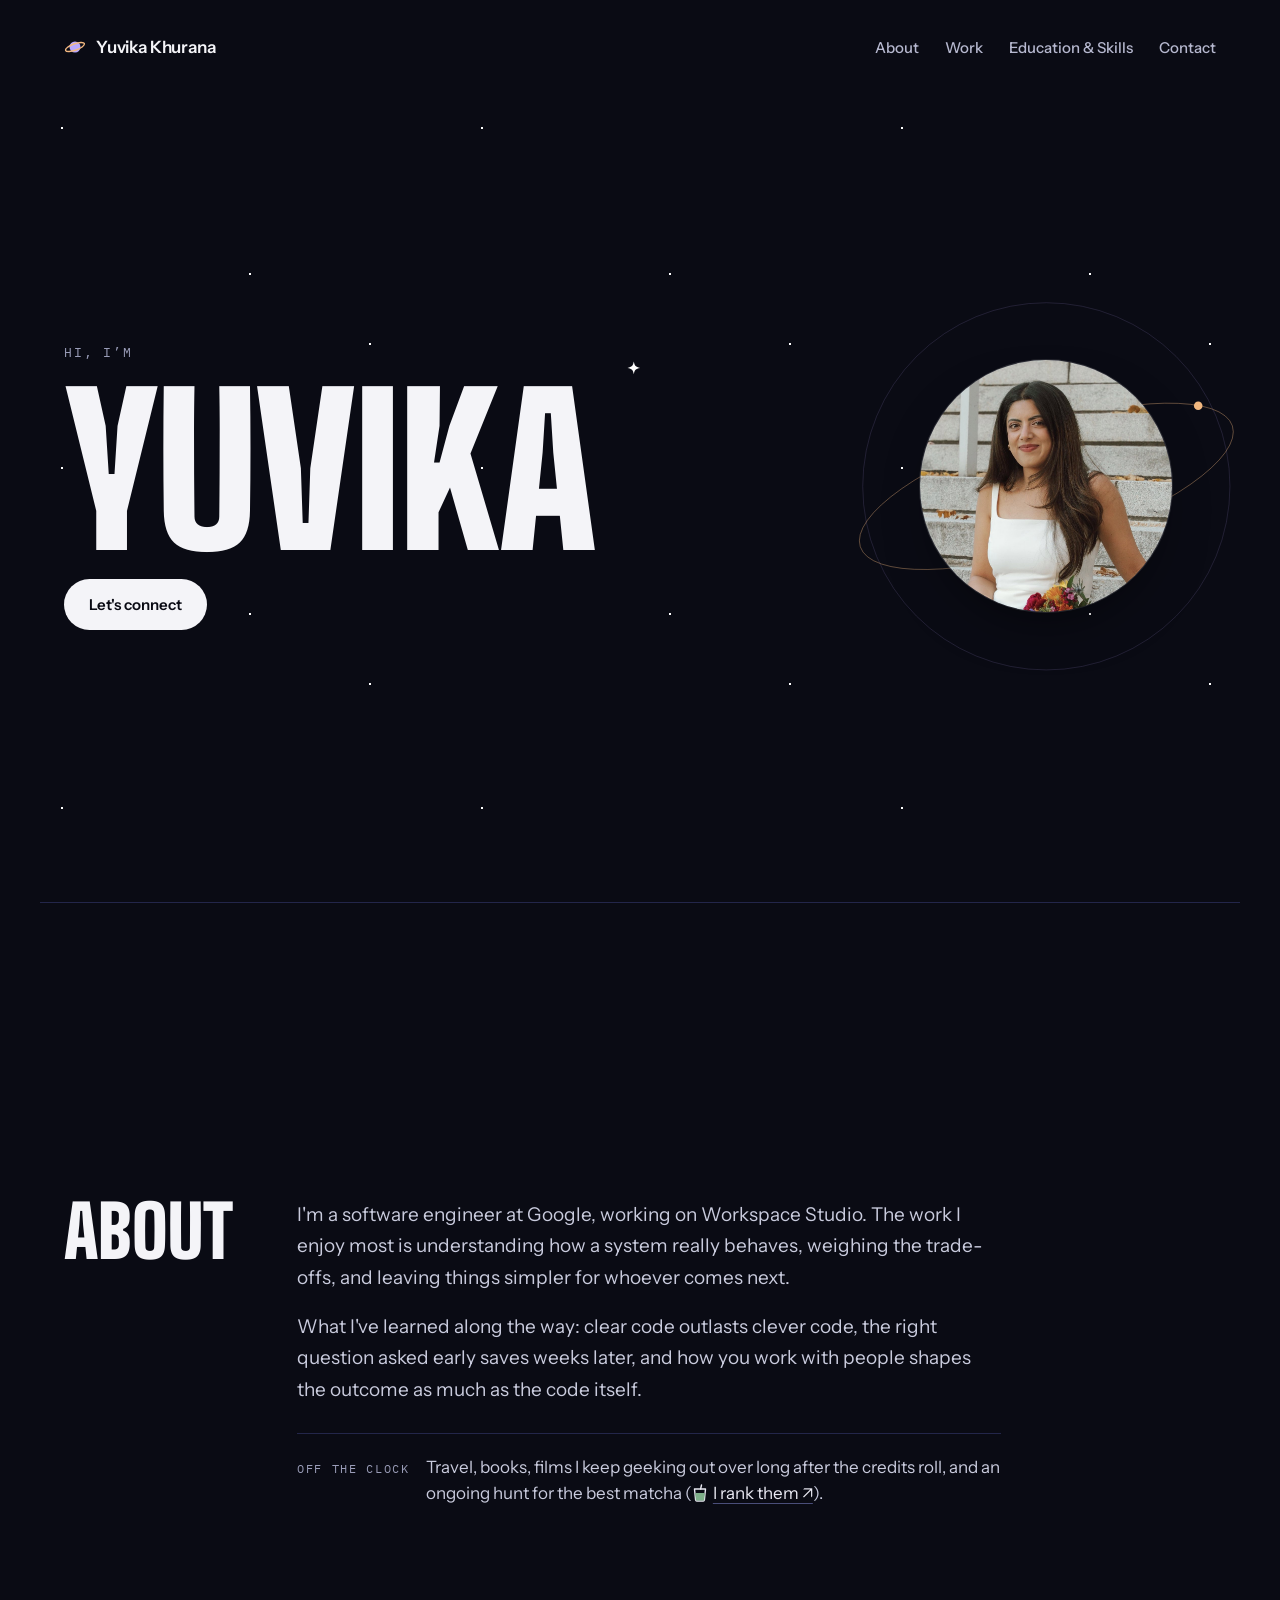
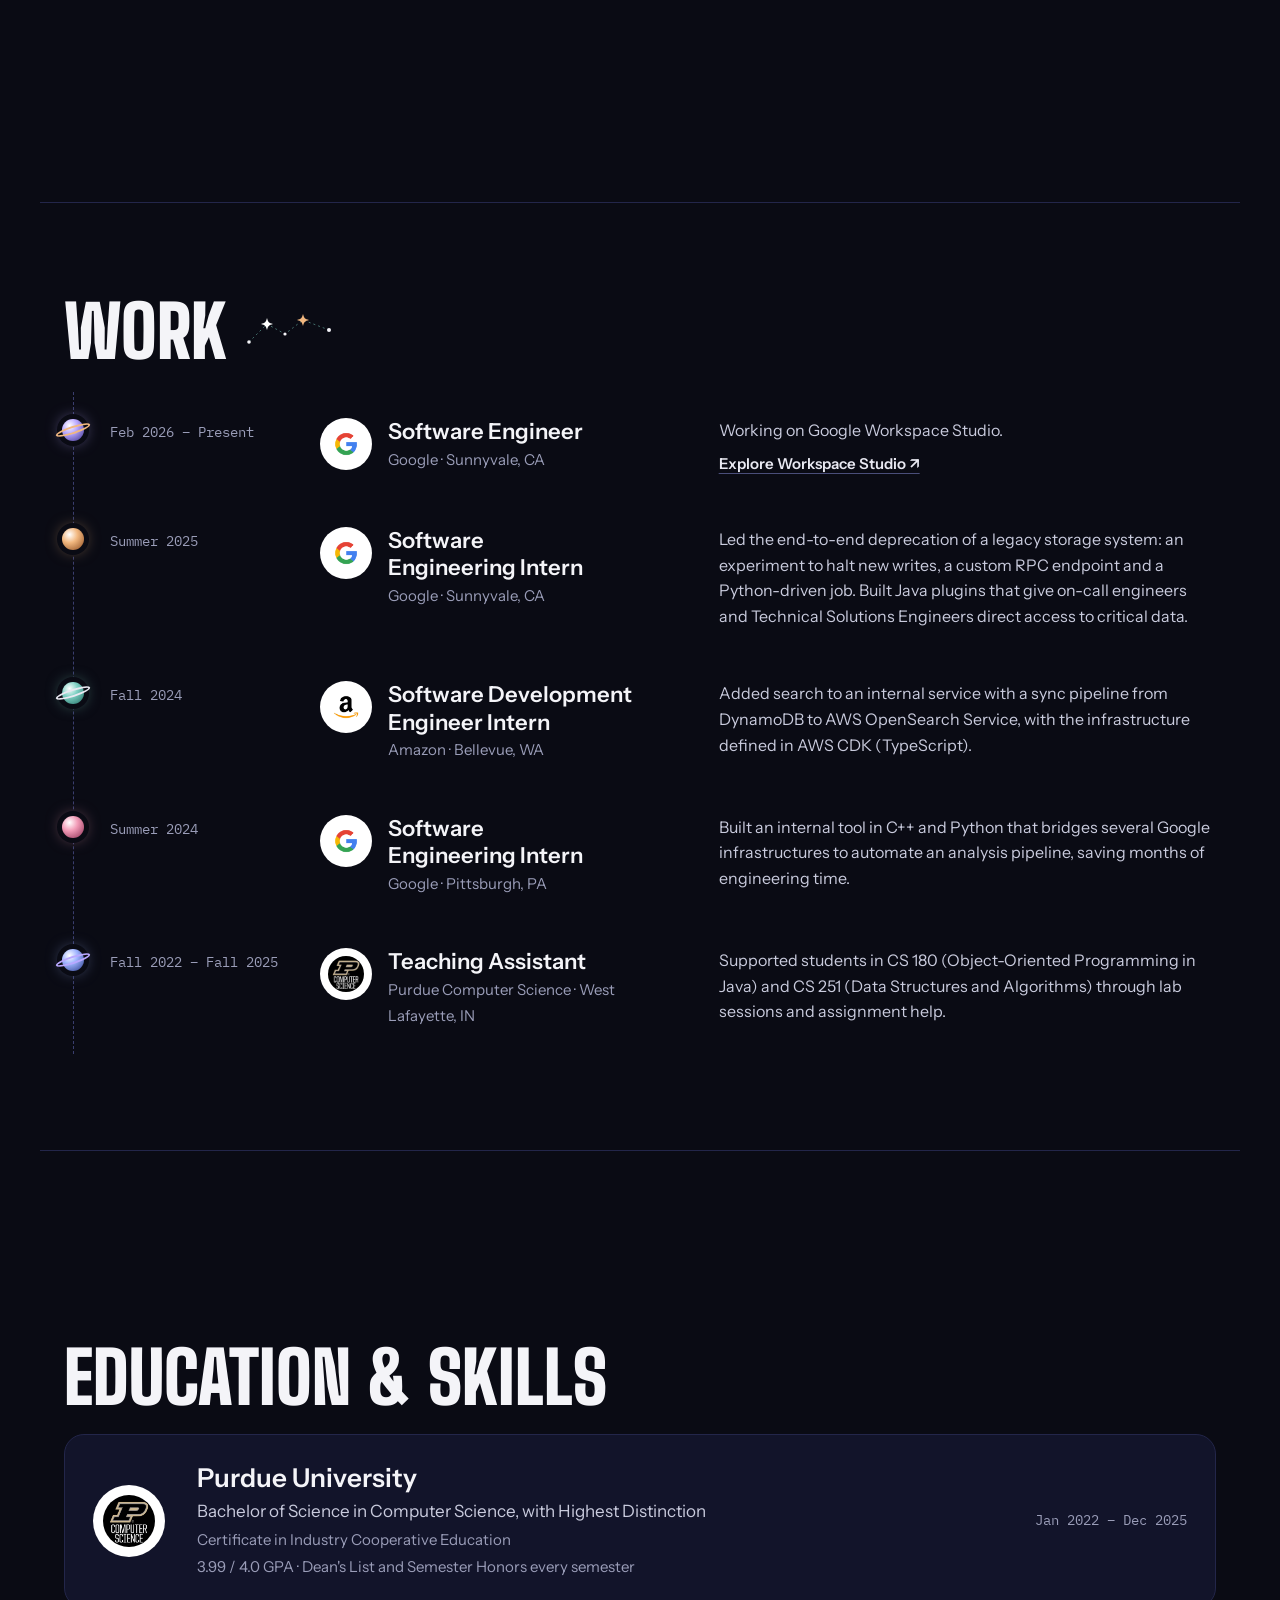
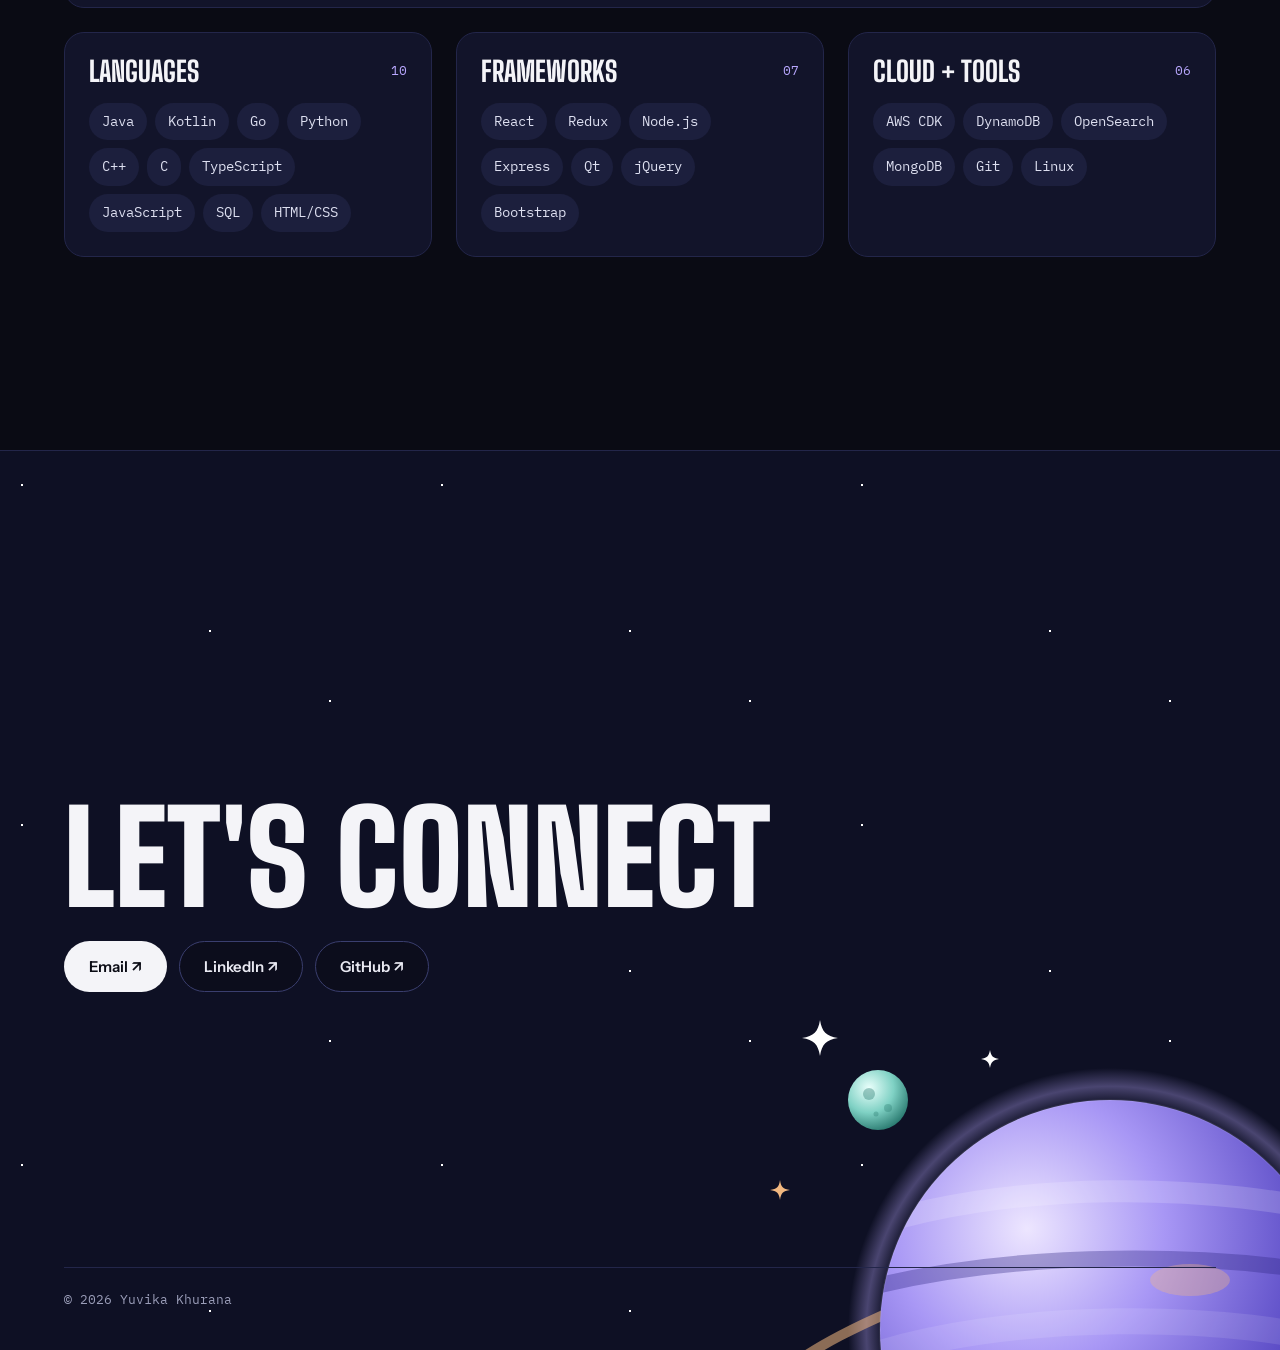
==== commit 9f65dfef: "Hero: quieter photo framing Replace the glow, ringed planet, moon and sparkles around the photo with" ====
--- a/index.html
+++ b/index.html
@@ -40,38 +40,9 @@
       </div>
       <div class="hero-orbit">
         <svg viewBox="0 0 460 460" aria-hidden="true">
-          <defs>
-            <radialGradient id="oGlow" cx="50%" cy="50%" r="50%"><stop offset="55%" stop-color="#B9A8FF" stop-opacity=".22"/><stop offset="100%" stop-color="#B9A8FF" stop-opacity="0"/></radialGradient>
-            <radialGradient id="oMoon" cx="35%" cy="30%" r="75%"><stop offset="0" stop-color="#FFF1DC"/><stop offset=".55" stop-color="#F2B880"/><stop offset="1" stop-color="#9A5A2C"/></radialGradient>
-            <radialGradient id="oRinged" cx="35%" cy="30%" r="80%"><stop offset="0" stop-color="#E9E2FF"/><stop offset=".5" stop-color="#9C8BF0"/><stop offset="1" stop-color="#3A2F8A"/></radialGradient>
-            <clipPath id="oRingedClip"><circle cx="0" cy="0" r="30"/></clipPath>
-            <path id="oSpark" d="M0 -10 C1 -3 3 -1 10 0 C3 1 1 3 0 10 C-1 3 -3 1 -10 0 C-3 -1 -1 -3 0 -10 Z"/>
-          </defs>
-          <circle cx="230" cy="230" r="230" fill="url(#oGlow)"/>
-          <path d="M30 300 A225 78 -18 0 1 430 160" fill="none" stroke="#F2B880" stroke-opacity=".55" stroke-width="1.5"/>
-          <circle cx="230" cy="230" r="212" fill="none" stroke="#B9A8FF" stroke-opacity=".28" stroke-width="1" stroke-dasharray="2 7"/>
-          <g transform="translate(70 70)">
-            <g class="bob">
-              <path d="M-52 10 A54 14 -16 0 1 52 -10" fill="none" stroke="#F2B880" stroke-width="4" stroke-linecap="round" opacity=".9"/>
-              <circle cx="0" cy="0" r="30" fill="url(#oRinged)"/>
-              <g clip-path="url(#oRingedClip)" fill="none" stroke-linecap="round">
-                <path d="M-34 -10 Q0 -18 34 -6" stroke="#FFFFFF" stroke-opacity=".22" stroke-width="5"/>
-                <path d="M-34 4 Q0 -4 34 8" stroke="#2A2170" stroke-opacity=".35" stroke-width="4"/>
-                <path d="M-34 16 Q0 10 34 20" stroke="#FFFFFF" stroke-opacity=".14" stroke-width="3"/>
-              </g>
-              <path d="M52 -10 A54 14 -16 0 1 -52 10" fill="none" stroke="#F2B880" stroke-width="4" stroke-linecap="round"/>
-            </g>
-          </g>
-          <g transform="translate(436 176)">
-            <circle r="17" fill="url(#oMoon)"/>
-            <circle cx="-5" cy="-4" r="3.6" fill="#B87440" fill-opacity=".55"/>
-            <circle cx="6" cy="5" r="2.4" fill="#B87440" fill-opacity=".5"/>
-            <circle cx="-2" cy="9" r="1.6" fill="#B87440" fill-opacity=".5"/>
-          </g>
-          <circle cx="40" cy="336" r="8" fill="#7FD1C4"/><circle cx="37" cy="333" r="2.5" fill="#E6FFFA" fill-opacity=".7"/>
-          <g fill="#FFFFFF"><g transform="translate(400 70) scale(1.1)"><use href="#oSpark" class="spk"/></g><g transform="translate(452 300) scale(.7)"><use href="#oSpark" class="spk d2"/></g><g transform="translate(150 450) scale(.8)"><use href="#oSpark" class="spk d3"/></g></g>
-          <g fill="#F2B880"><g transform="translate(10 210) scale(.6)"><use href="#oSpark" class="spk d2"/></g><g transform="translate(330 430) scale(.55)"><use href="#oSpark" class="spk"/></g></g>
-          <g fill="#B9A8FF"><g transform="translate(250 6) scale(.6)"><use href="#oSpark" class="spk d3"/></g></g>
+          <circle cx="230" cy="230" r="214" fill="none" stroke="#B9A8FF" stroke-opacity=".16" stroke-width="1"/>
+          <ellipse cx="230" cy="230" rx="228" ry="70" fill="none" stroke="#F2B880" stroke-opacity=".4" stroke-width="1" transform="rotate(-18 230 230)"/>
+          <circle cx="407" cy="136" r="5" fill="#F2B880"/>
         </svg>
         <img class="hero-photo" src="assets/img/yuvika-grad.jpg" alt="Yuvika smiling on stone steps, holding a graduation cap and flowers" width="999" height="1250">
       </div>
--- a/assets/css/styles.css
+++ b/assets/css/styles.css
@@ -163,7 +163,7 @@
   object-position: 50% 22%;
   border-radius: 50%;
   background: var(--surface);
-  box-shadow: 0 0 0 1px rgba(185,168,255,.35), 0 30px 80px -20px rgba(120,100,255,.45);
+  box-shadow: 0 0 0 1px rgba(255,255,255,.12), 0 24px 60px -30px rgba(0,0,0,.8);
 }
 
 /* Sections */
